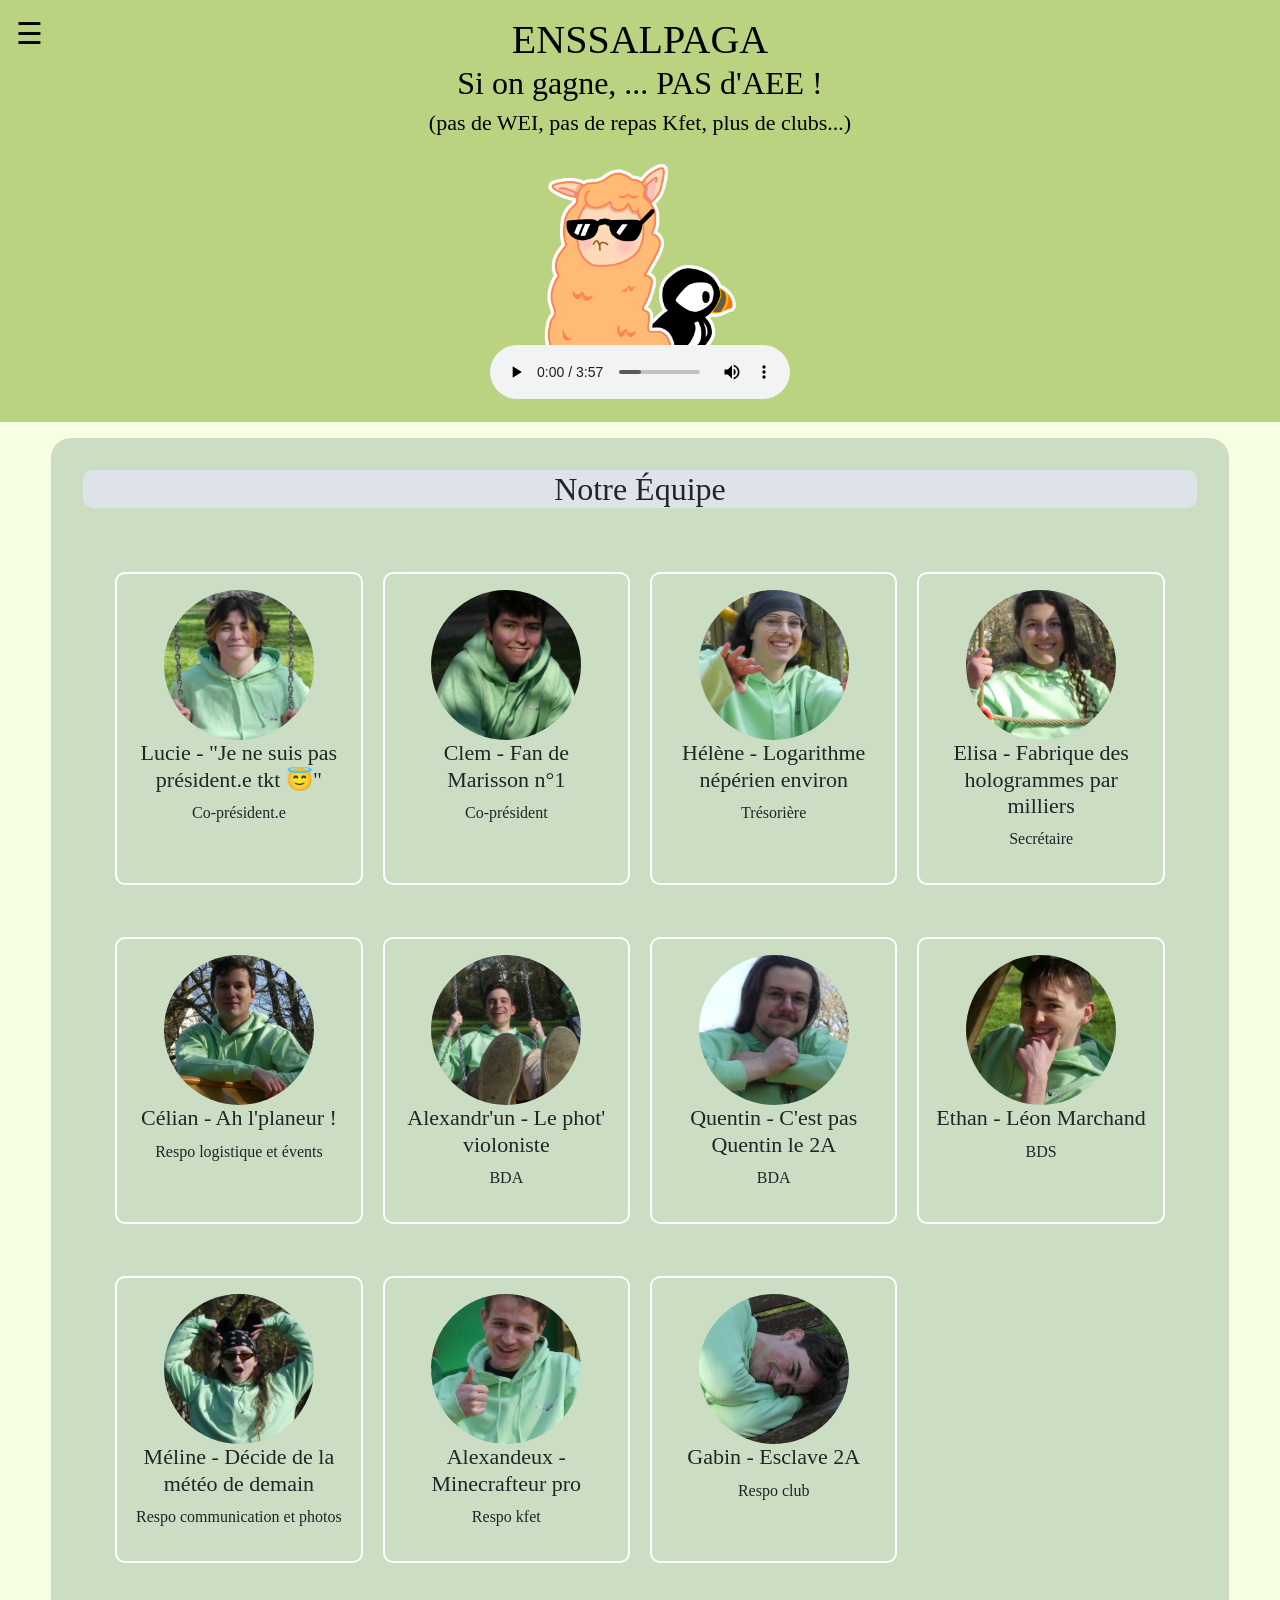
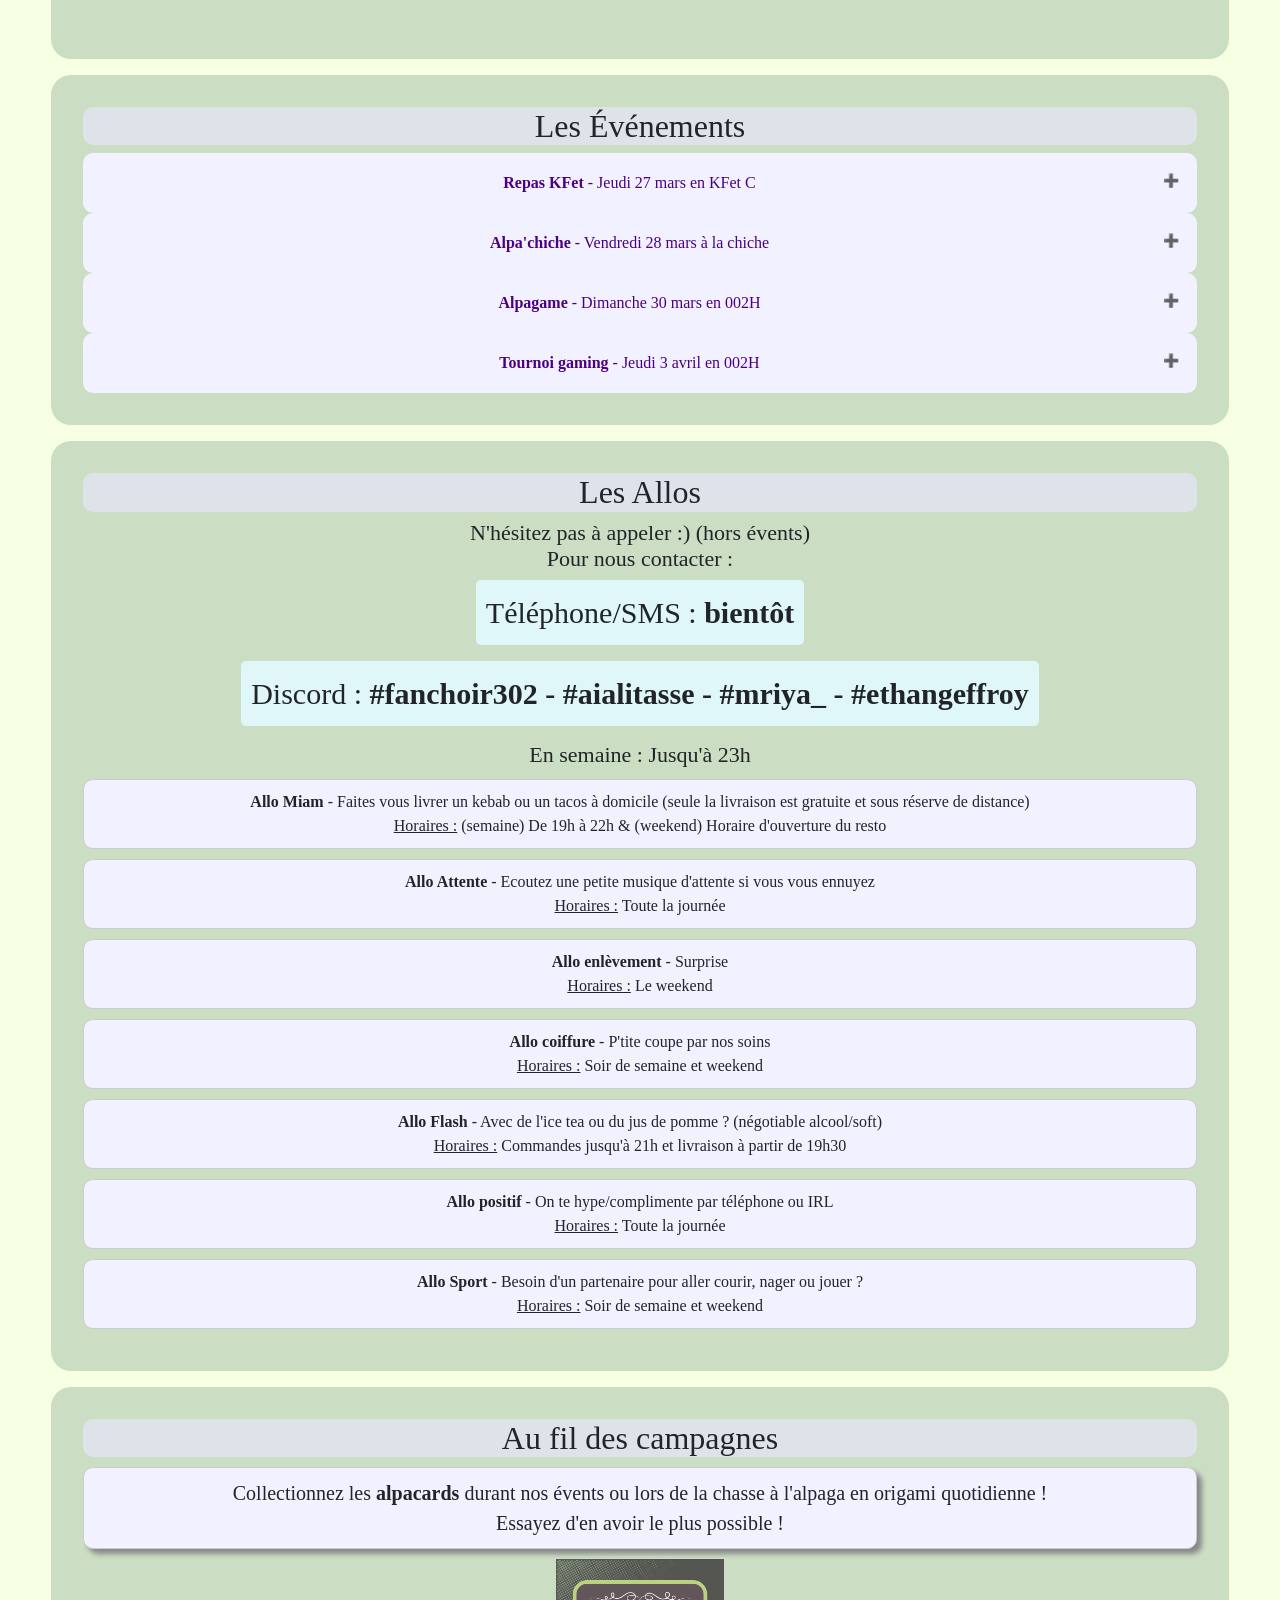
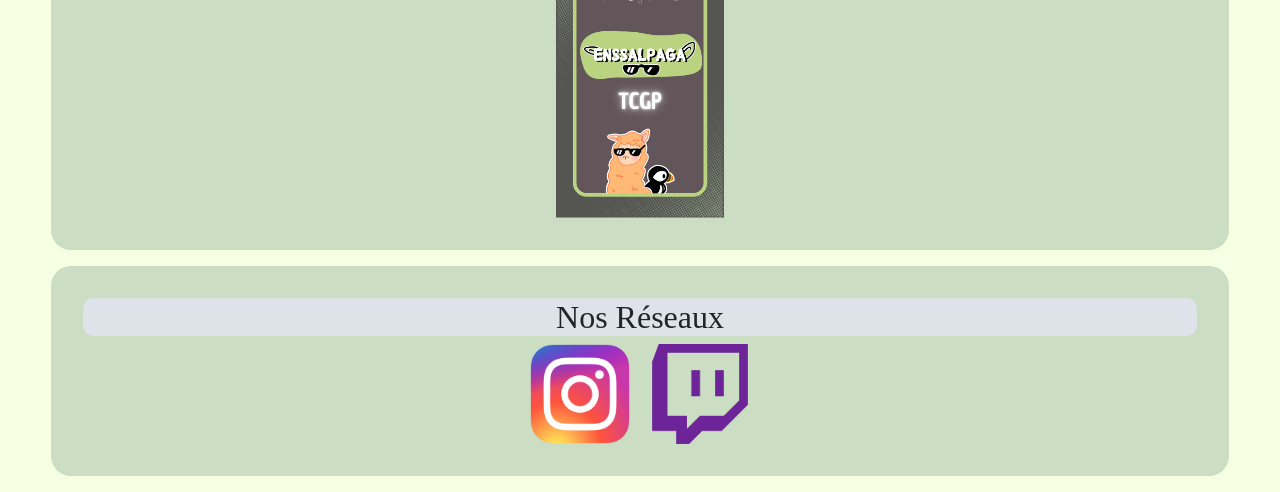
==== index.html @ 69a6be16 "Update index.html réparation description chiche" ====
<!DOCTYPE html>
<html lang="en">
<head>
    <meta charset="UTF-8">
    <meta name="viewport" content="width=device-width, initial-scale=1.0">
    <title>Agenssat</title>
    <link rel="stylesheet" href="style.css">
    <link href="https://cdn.jsdelivr.net/npm/bootstrap@5.3.3/dist/css/bootstrap.min.css" rel="stylesheet" integrity="sha384-QWTKZyjpPEjISv5WaRU9OFeRpok6YctnYmDr5pNlyT2bRjXh0JMhjY6hW+ALEwIH" crossorigin="anonymous">
    <script src="https://cdn.jsdelivr.net/npm/bootstrap@5.3.3/dist/js/bootstrap.bundle.min.js" integrity="sha384-YvpcrYf0tY3lHB60NNkmXc5s9fDVZLESaAA55NDzOxhy9GkcIdslK1eN7N6jIeHz" crossorigin="anonymous"></script>
</head>
<body>

    <header>
        <h1>ENSSALPAGA</h1>
        <h2>Si on gagne, ... PAS d'AEE !</h2>
        <h3>(pas de WEI, pas de repas Kfet, plus de clubs...)</h3>
        <img src="images/logo.png" alt="Logo" class="logo" style="width: 200px; height: auto;"> <br>
        <audio controls src="audio/takemeout.mp3" loop autoplay></audio>


        <button class="burger-menu" onclick="toggleSidebar()">☰</button>
            <div id="mySidebar" class="sidebar">
                <a href="#team"><img src="images/team.png" alt="team" class="icon"><span class="icon-text"></span>team</a>
                <a href="#events"><img src="images/events.png" alt="events" class="icon"><span class="icon-text"></span>events</a>
                <a href="#offer"><img src="images/allo.png" alt="allos" class="icon"><span class="icon-text"></span>allos</a>
                <a href="#card"><img src="images/card.png" alt="card" class="icon"><span class="icon-text"></span>alpacards</a>
                <a href="#contact"><img src="images/social-media.png" alt="réseaux" class="icon"><span class="icon-text"></span>réseaux</a>
            </div>
    </header>

    <section id="team">
    <h2> Notre Équipe </h2>
    <grille id="team" class="team-grid">
        <div class="team-member">
            <img src="images/imagesportrait/lucie.JPG" alt="Member 1">
            <h3>Lucie - "Je ne suis pas président.e tkt 😇"</h3>
            <p>Co-président.e</p>
        </div>
        <div class="team-member">
            <img src="images/imagesportrait/clem.JPG" alt="Member 2">
            <h3>Clem - Fan de Marisson n°1</h3>
            <p>Co-président</p>
        </div>
        <div class="team-member">
            <img src="images/imagesportrait/helene.JPG" alt="Member 3">
            <h3>Hélène - Logarithme népérien environ</h3>
            <p>Trésorière</p>
        </div>
        <div class="team-member">
            <img src="images/imagesportrait/elisa.JPG" alt="Member 4">
            <h3>Elisa - Fabrique des hologrammes par milliers</h3>   
            <p>Secrétaire</p>
        </div>
        <div class="team-member">
            <img src="images/imagesportrait/celian.JPG" alt="Member 5">
            <h3>Célian - Ah l'planeur !</h3>
            <p>Respo logistique et évents</p>
        </div>
        <div class="team-member">
            <img src="images/imagesportrait/alexm.JPG" alt="Member 6">
            <h3>Alexandr'un - Le phot' violoniste</h3>
            <p>BDA</p>
        </div>
        <div class="team-member">
            <img src="images/imagesportrait/quentin.JPG" alt="Member 7">
            <h3>Quentin - C'est pas Quentin le 2A</h3>
            <p>BDA</p>
        </div>
        <div class="team-member">
            <img src="images/imagesportrait/ethan.JPG" alt="Member 8">
            <h3>Ethan - Léon Marchand</h3>
            <p>BDS</p>
        </div>
        <div class="team-member">
            <img src="images/imagesportrait/meline.JPG" alt="Member 9">
            <h3>Méline - Décide de la météo de demain</h3>
            <p>Respo communication et photos</p>
        </div>
        <div class="team-member">
            <img src="images/imagesportrait/alext.JPG" alt="Member 10">
            <h3>Alexandeux - Minecrafteur pro</h3>
            <p>Respo kfet</p>
        </div>
        <div class="team-member">
            <img src="images/imagesportrait/gabin.JPG" alt="Member 11">
            <h3>Gabin - Esclave 2A</h3>
            <p>Respo club</p>
        </div>
    </grille>
    </section>

    <section id="events">
        <h2>Les Événements</h2>

        <button class="accordion"><b>Repas KFet</b> - Jeudi 27 mars en KFet C</button>
        <div class="panel">
          <p>Venez passer une super soirée à ce repas KFet ! <br>
            Au programme : des galettes et des crêpes, suivies d’un cache-cache géant pour digérer tout ça en s’amusant. <br>
            Bonne ambiance et bonne dose de fun ! On vous attend ! 🎉🥞🔦</p>
        </div>
        
        <button class="accordion"><b>Alpa'chiche</b> - Vendredi 28 mars à la chiche</button>
        <div class="panel">
            C'est LA chiche à ne pas manquer ! 🔥<br>
          <p>Informations : <br>
            - Inscription obligatoire<br>
            - Une soirée qui s’annonce épique, alors prépare-toi ! 🎉
          </p>
        </div>
        
        <button class="accordion"><b>Alpagame</b> - Dimanche 30 mars en 002H</button>
        <div class="panel">
            🔴🟢 Relevez le défi et affrontez les autres dans un tournoi d’épreuves impitoyables ! Seul(e) le meilleur pourra décrocher la victoire… et la récompense qui l’attend. 🏆 <br>
          <p>Informations :<br>
            - Inscription obligatoire (places limitées) <br>
            - Alors, prêt.e à jouer ? 😈
          </p>
        </div>

        <button class="accordion"><b>Tournoi gaming</b> - Jeudi 3 avril en 002H</button>
        <div class="panel">
            🎮🔥 Venez tester vos skills lors d'une après-midi tournoi gaming ! Affrontez d’autres joueurs et tentez de décrocher la victoire… Une récompense attend le gagnant de chaque tournoi ! 🏆
            <p>Informations :<br>
            - Tournoi LoL : Inscription obligatoire<br>
            - Autres jeux : répondez au sondage pour qu’on s’organise au mieux !
          </p>
          Prêt à montrer qui est le boss ? 👊🎮
        </div>
    </section>
    

    <section id="offer">
        <h2>Les Allos</h2>
        <h3>N'hésitez pas à appeler :) (hors évents) <br>
            Pour nous contacter : <br></h3>
        <p id="tel">Téléphone/SMS : <b>bientôt</b></p>
        <p id="tel">Discord : <b>#fanchoir302 - #aialitasse - #mriya_ - #ethangeffroy</b></p> <br>
        <h3>En semaine : Jusqu'à 23h</h3>

        <div class="allo"><b>Allo Miam</b> - Faites vous livrer un kebab ou un tacos à domicile (seule la livraison est gratuite et sous réserve de distance)<br>
        <ins>Horaires :</ins> (semaine) De 19h à 22h & (weekend) Horaire d'ouverture du resto</div>

        <div class="allo"><b>Allo Attente</b> - Ecoutez une petite musique d'attente si vous vous ennuyez<br>
            <ins>Horaires :</ins> Toute la journée </div>

        <div class="allo"><b>Allo enlèvement</b> - Surprise<br>
            <ins>Horaires :</ins> Le weekend</div>

        <div class="allo"><b>Allo coiffure</b> - P'tite coupe par nos soins<br>
            <ins>Horaires :</ins> Soir de semaine et weekend</div>

        <div class="allo"><b>Allo Flash</b> - Avec de l'ice tea ou du jus de pomme ? (négotiable alcool/soft)<br>
            <ins>Horaires :</ins> Commandes jusqu'à 21h et livraison à partir de 19h30</div>

        <div class="allo"><b>Allo positif</b> - On te hype/complimente par téléphone ou IRL<br>
            <ins>Horaires :</ins> Toute la journée</div>

        <div class="allo"><b>Allo Sport</b> - Besoin d'un partenaire pour aller courir, nager ou jouer ?<br>
            <ins>Horaires :</ins> Soir de semaine et weekend</div>
        </section>


    <section id="card">
        <h2>Au fil des campagnes</h2>
            <div>Collectionnez les <b>alpacards</b> durant nos évents ou lors de la chasse à l'alpaga en origami quotidienne !<br>
                Essayez d'en avoir le plus possible !
            </div>
            <img src="images/alpacard.png" alt="alpacard" style="display: block; margin: 0 auto; width: 15%; height: auto;">
    </section>

    <section id="contact">
        <h2>Nos Réseaux</h2>
            <div id="logoplacement">
                <a href="https://www.instagram.com/enssalpaga/"><img src="images/logo_insta.png"/></a>  
                <a href="https://www.twitch.tv/enssalpaga"><img src="images/logo_twitch.png"/></a>
            </div>
    </section>

</body>

<script src="script.js"></script>

</html>
---- style.css ----
@font-face {
    font-family: 'brat';
    src: url('fonts/brat.ttf');
}

body {
    font-family: Georgia, serif !important;
    margin-left: 0;
    padding: 0;
    box-sizing: border-box;
    background-color: #f7ffe3 !important;
}


header {
    background-color: #bad381;
    background-position-y: 30%;
    color: rgb(0, 0, 0);
    padding: 1em 0;
    text-align: center;
}

header h1 {
    margin: 0;
}

section {
    padding: 2em;
    margin: 1em 0;
    margin-left: 4%;
    margin-right: 4%;
    box-sizing: border-box; /* Assure que padding et border ne dépassent pas la largeur */
    background-color: #cbddc2;
    border-radius: 20px;
}

#offer {
    text-align: center;
}

#tel {
    font-size: 30px;
    background-color: #e0f7fa; /* Light cyan background */
    padding: 10px;
    border-radius: 5px;
    display: inline-block; /* Ensure background adapts to text length */
}

#card div  {
    padding: 10px;
    margin: 10px 0;
    border: 1px solid #ccc;
    background-color: #f1f1ff;
    text-align: center;
    border-radius: 10px;
    box-shadow: 5px 5px 5px #888888;
    font-size: 20px;
}

section h2 {
    background-color: rgba(230, 230, 250, 0.7); /* Couleur blanche avec opacité */
    text-align: center;
    border-radius: 10px;
}


grille {
    padding: 2em;
    margin: 1em 0;
    margin-left: 0;
}

h3 {
    font-size: 22px !important;
}

.allo {
    padding: 10px;
    margin: 10px 0;
    border: 1px solid #ccc;
    background-color: #f1f1ff;
    text-align: center;
    border-radius: 10px;
}


.team-member, .event {
    border: 2px solid white;
    padding: 1em;
    margin: 1em 0;
    text-align: center;
    border-radius: 10px;
}

/* .team-member img { 
     max-width: 100px; 
     border-radius: 50%; 
} */

.team-member img {
    width: 150px;  /* Ajuste la largeur selon tes besoins */
    height: 150px; /* Ajuste la hauteur */
    object-fit: cover; /* Coupe l'image pour remplir la boîte */
    /* clip-path: circle(40% at center); */
    border-radius: 50%; /* Optionnel : arrondit les bords */
}




.team-grid {
    display: grid;
    grid-template-columns: repeat(auto-fit, minmax(200px, 1fr));
    gap: 20px;
}

/*alignement de everybody*/
.team-member, #team h2, #events h2, #offer h2, #contact h2, #contact p, #contact img {
    text-align: center;
}


/*placement des ptits logos réseaux*/
#logoplacement {
    display: flex;
    justify-content: center;
    align-items: center; 
    gap: 20px; /*séparation entre logos*/
    flex-wrap: wrap;
}

#logoplacement img {
    /*margin: 15px;*/ /*espacement autour de chaque logo /2 à sa box*/
    width: 100px; 
    height: auto;
}


/*pour l'accordeon*/

 /* Style the buttons that are used to open and close the accordion panel */
 .accordion {
    background-color: #f1f1ff;
    color: #4b0082;
    cursor: pointer;
    padding: 18px;
    width: 100%;
    text-align: left;
    border: none;
    outline: none;
    transition: 0.4s;
    text-align: center;
    border-radius: 10px;
  }
  
  /* Add a background color to the button if it is clicked on (add the .active class with JS), and when you move the mouse over it (hover) */
  .active, .accordion:hover {
    background-color: #dda0dd;
  }
  
  /* Style the accordion panel. Note: hidden by default */
  .panel {
    padding: 0 18px;
    background-color: white;
    max-height: 0;
    overflow: hidden;
    transition: max-height 0.2s ease-out;
    border-radius: 10px;
  }

  .accordion:after {
    content: '\02795'; /* Unicode character for "plus" sign (+) */
    font-size: 13px;
    color: #777;
    float: right;
    margin-left: 5px;
  }
  
  .active:after {
    content: "\2796"; /* Unicode character for "minus" sign (-) */
  }

/*Pour la sidebar*/


.burger-menu {
    font-size: 30px;
    background: none;
    border: none;
    cursor: pointer;
    position: fixed;
    top: 10px;
    left: 10px;
    z-index: 2;
}

.sidebar {
    height: 100%;
    width: 0;
    position: fixed;
    top: 0;
    left: 0;
    background-color: #8ACE00;
    overflow-x: hidden;
    transition: 0.5s;
    padding-top: 60px;
}

.sidebar a {
    padding: 8px;
    text-decoration: none;
    font-size: 25px;
    color: #000000;
    display: block;
    transition: 0.3s;
    font-family: 'brat';
}

.sidebar .icon {
    width: 24px; /* Adjust the size as needed */
    height: 24px; /* Adjust the size as needed */
    vertical-align: middle; /* Aligns the icon vertically in the middle */
    margin-right: 10px; /* Adds some space between the icon and the text */
}
/* On smaller screens, where height is less than 450px, change the style of the sidenav (less padding and a smaller font size) */

@media screen and (max-height: 450px) {
    .sidebar {
        padding-top: 15px;
    }
    .sidebar a {
        font-size: 18px;
    }
    section {
        margin: 1em 5%;
        padding: 1em;
    }
    .team-grid {
        grid-template-columns: repeat(auto-fit, minmax(120px, 1fr));
    }
    #logoplacement img {
        width: 60px;
    }
}

/*fin sidebar*/
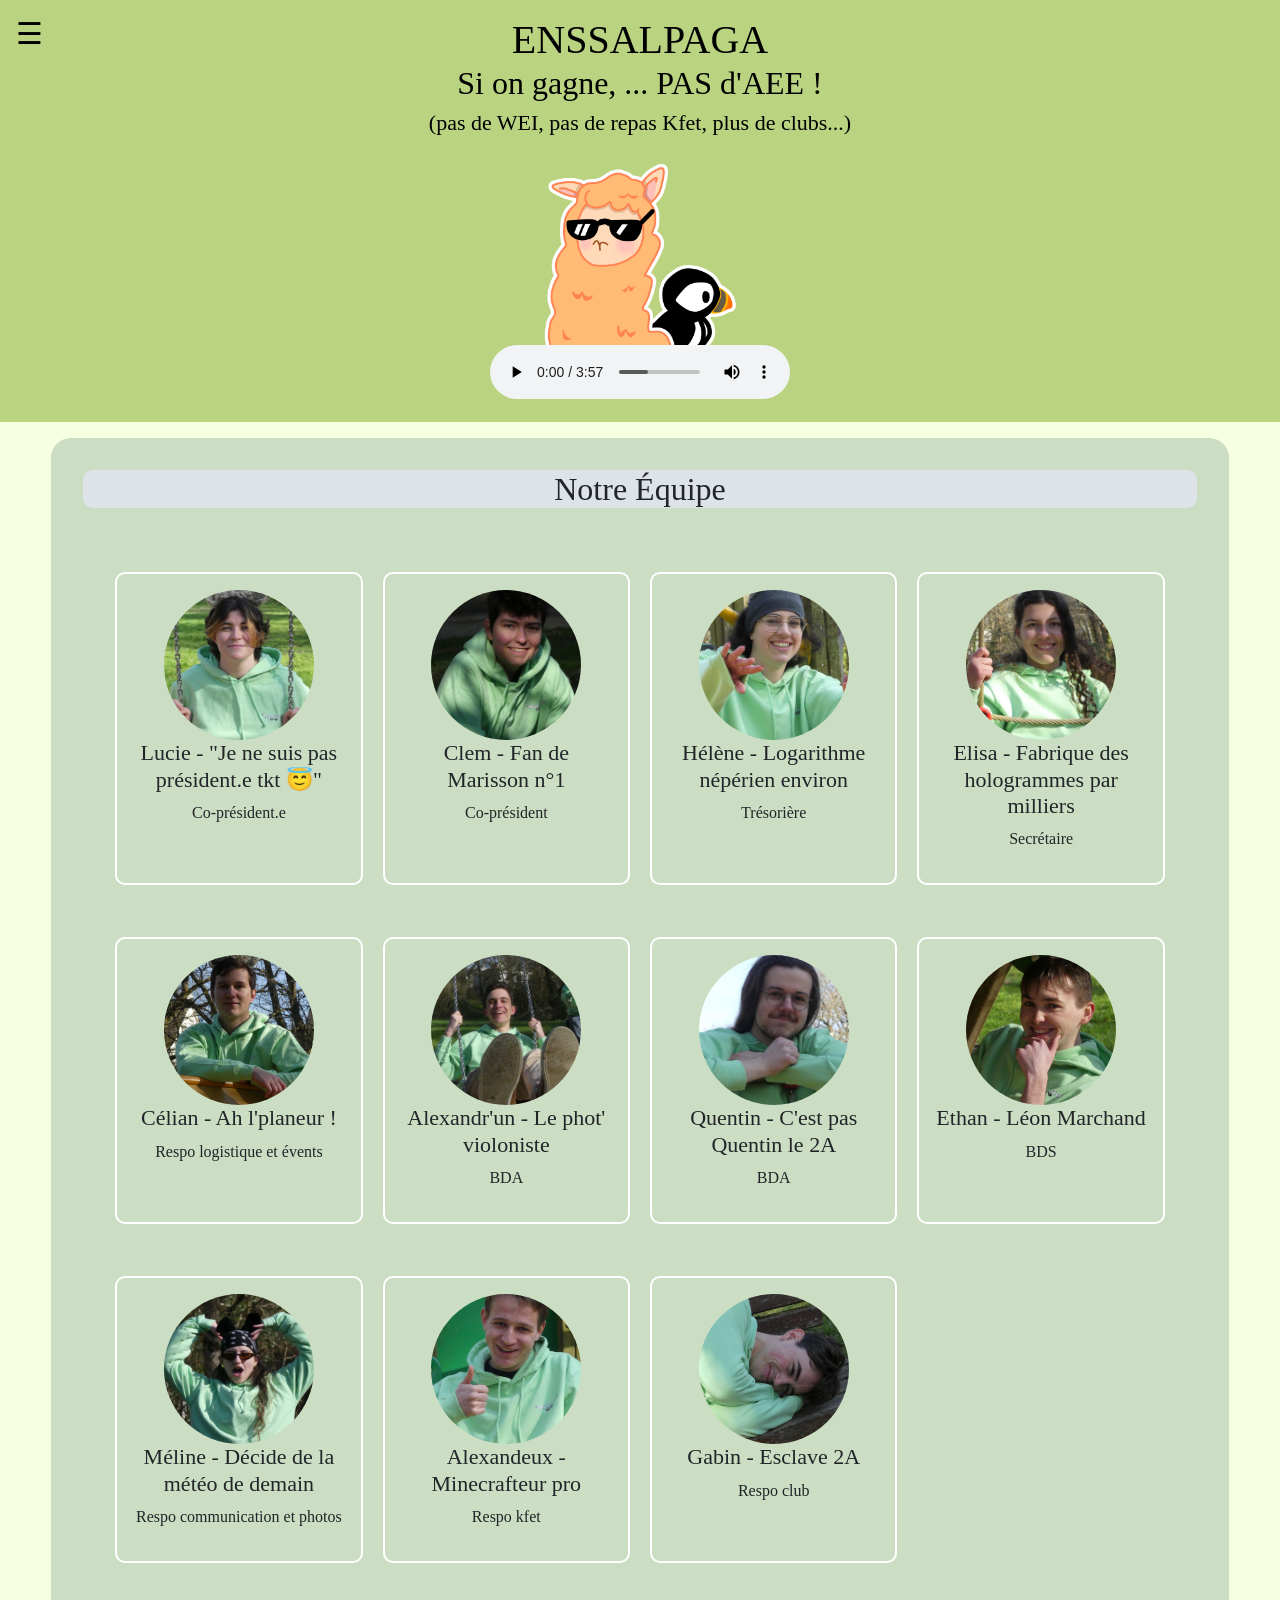
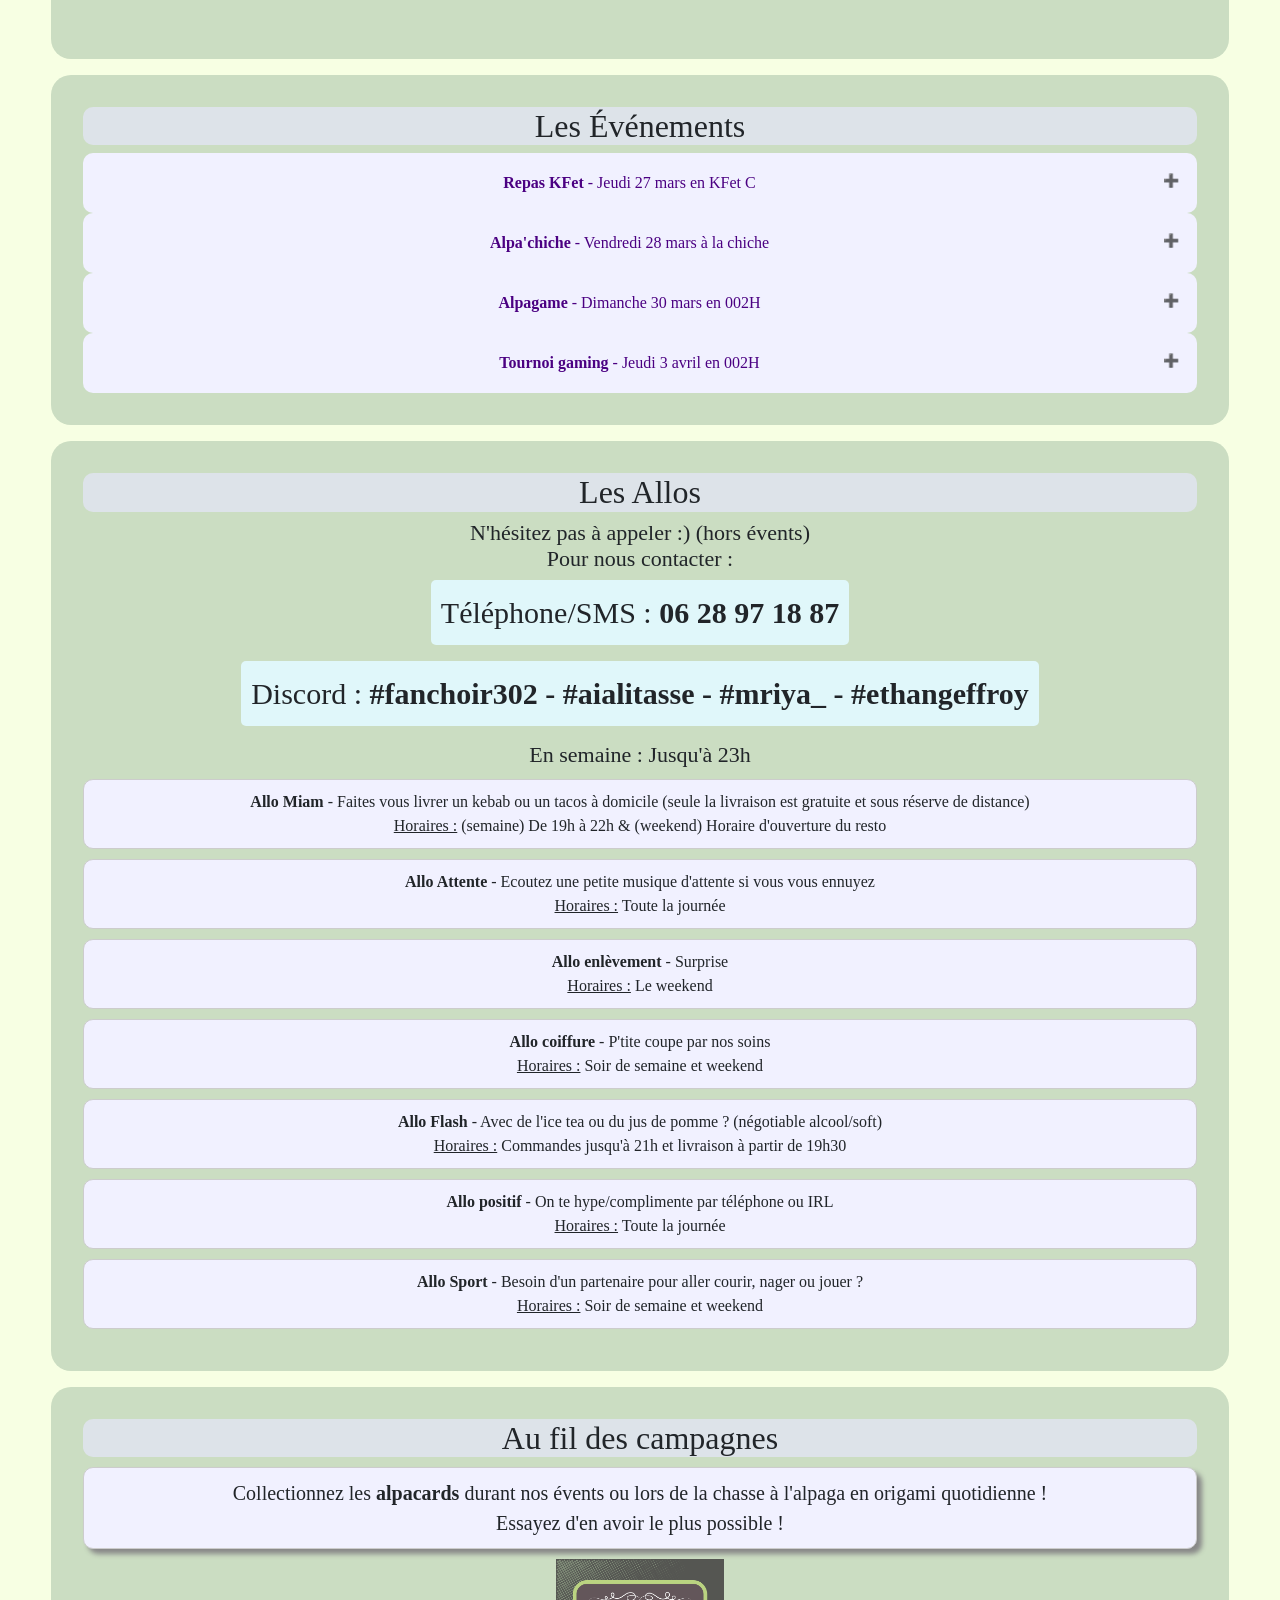
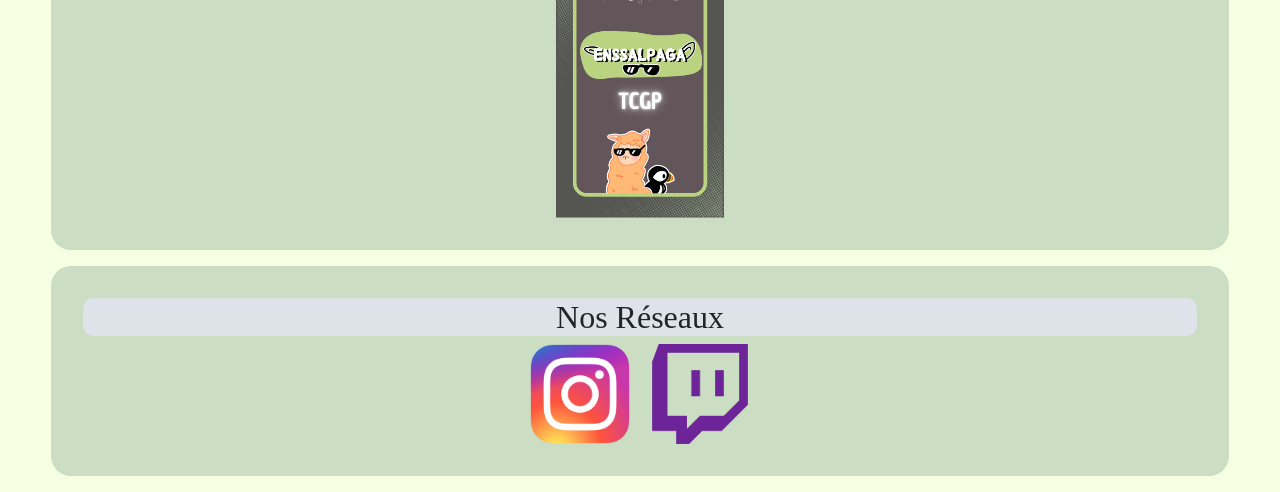
==== commit 416aaf35: "tel" ====
--- a/index.html
+++ b/index.html
@@ -133,7 +133,7 @@
         <h2>Les Allos</h2>
         <h3>N'hésitez pas à appeler :) (hors évents) <br>
             Pour nous contacter : <br></h3>
-        <p id="tel">Téléphone/SMS : <b>bientôt</b></p>
+        <p id="tel">Téléphone/SMS : <b>06 28 97 18 87</b></p>
         <p id="tel">Discord : <b>#fanchoir302 - #aialitasse - #mriya_ - #ethangeffroy</b></p> <br>
         <h3>En semaine : Jusqu'à 23h</h3>
 
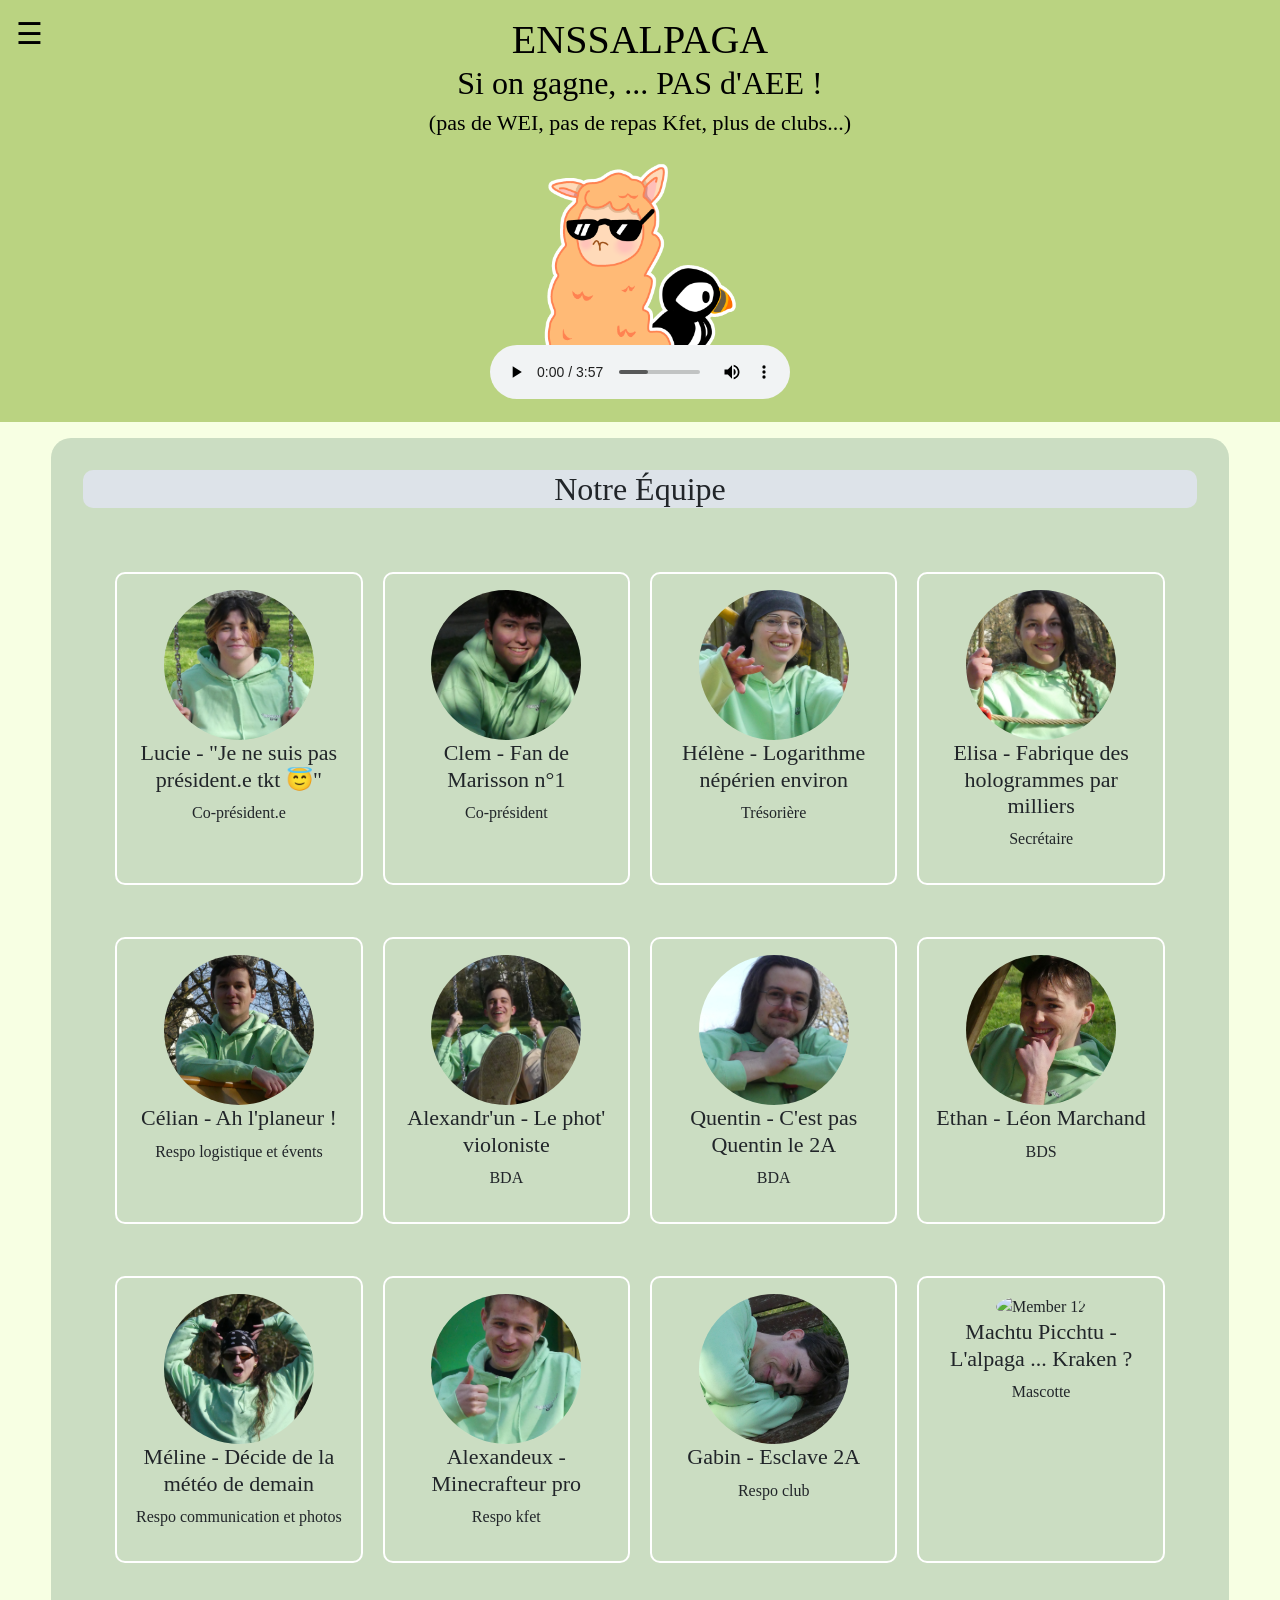
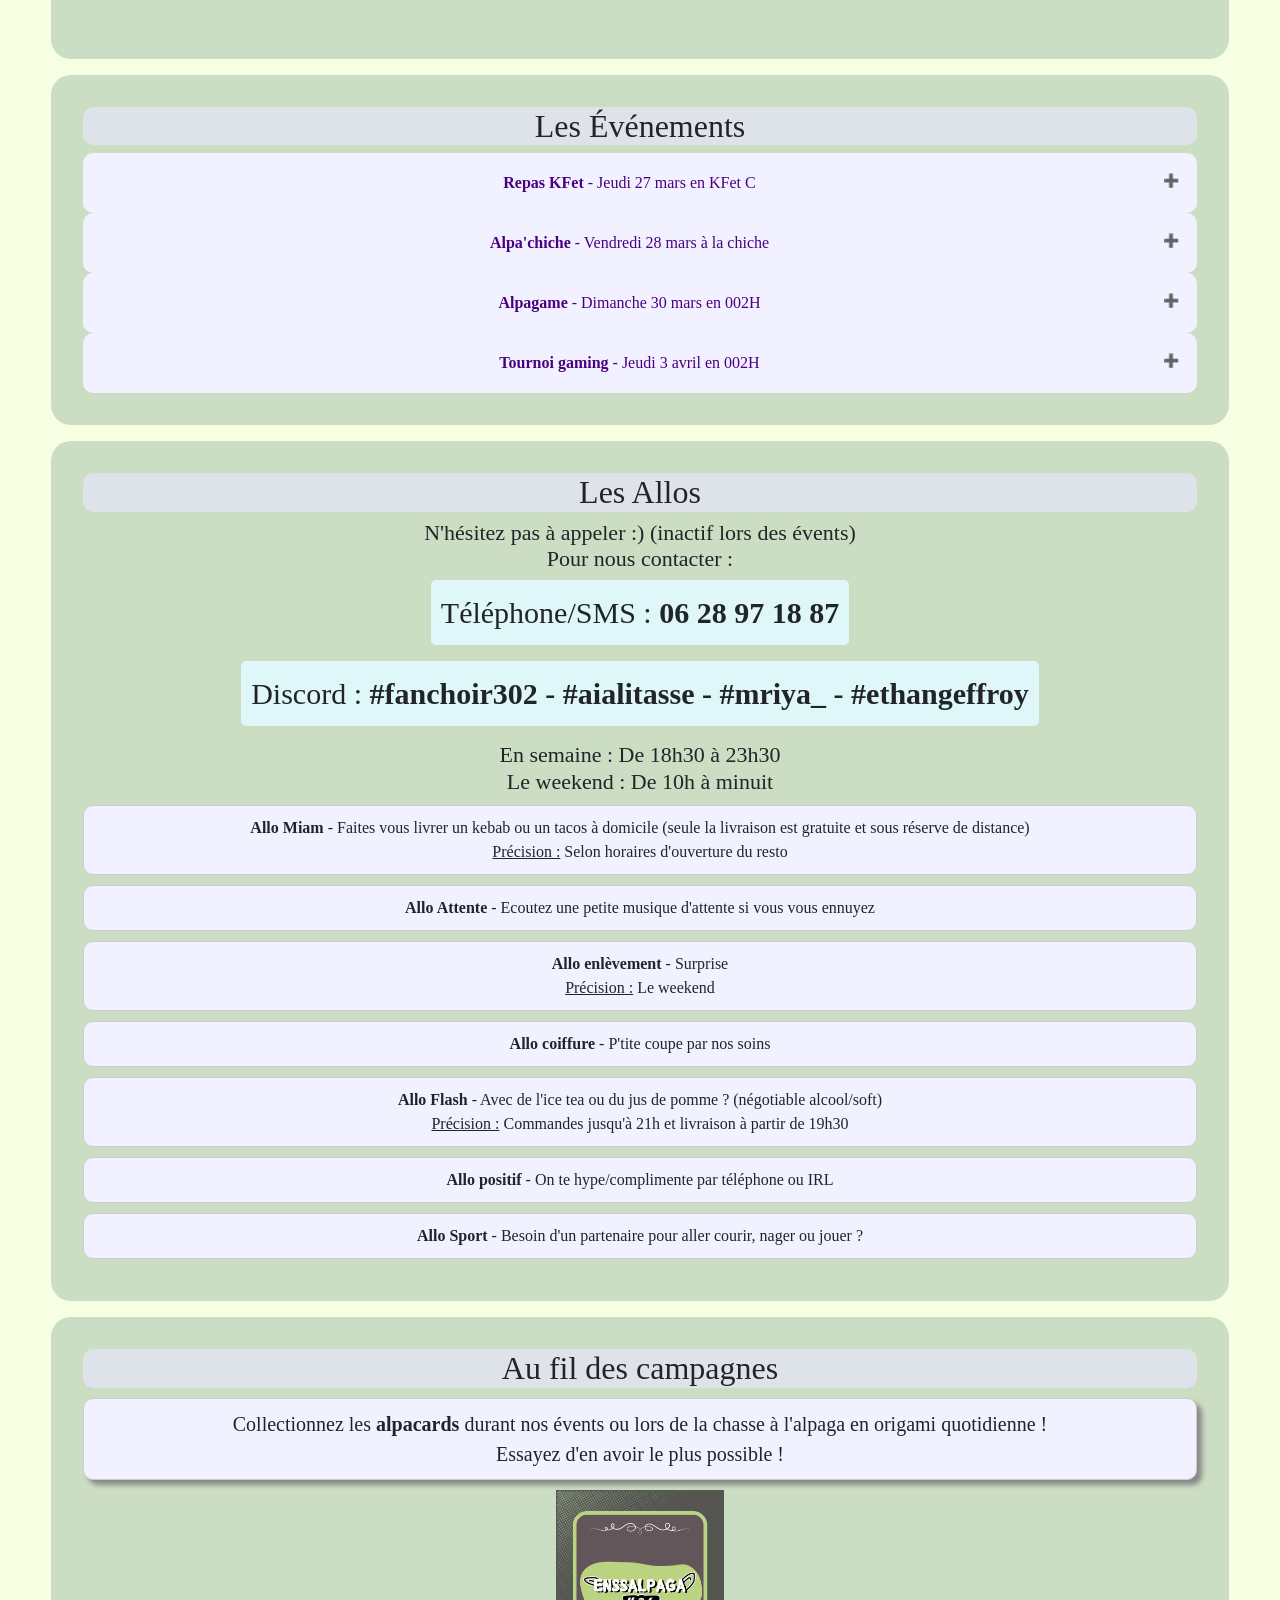
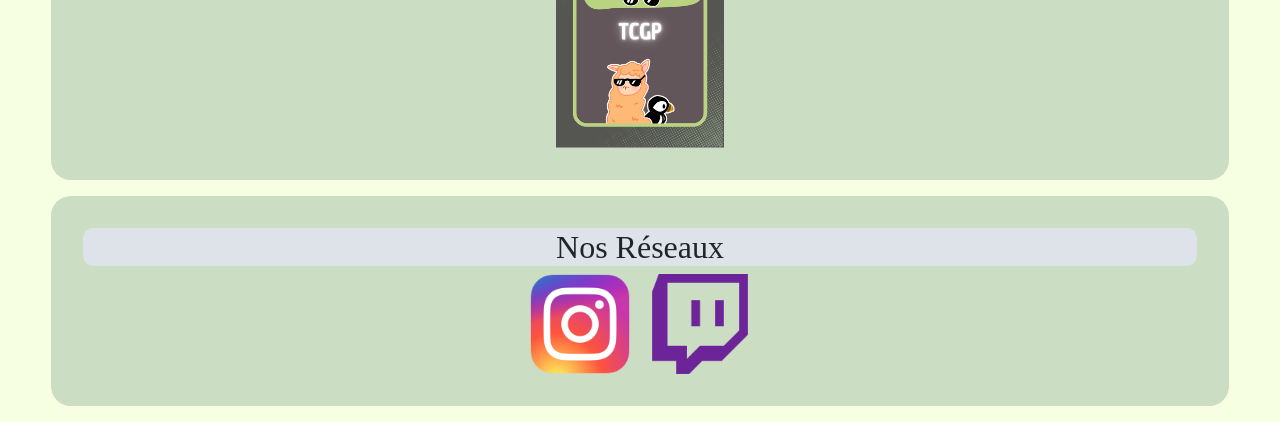
==== commit 7f42eadc: "update" ====
--- a/index.html
+++ b/index.html
@@ -3,7 +3,7 @@
 <head>
     <meta charset="UTF-8">
     <meta name="viewport" content="width=device-width, initial-scale=1.0">
-    <title>Agenssat</title>
+    <title>ENSSALPAGA</title>
     <link rel="stylesheet" href="style.css">
     <link href="https://cdn.jsdelivr.net/npm/bootstrap@5.3.3/dist/css/bootstrap.min.css" rel="stylesheet" integrity="sha384-QWTKZyjpPEjISv5WaRU9OFeRpok6YctnYmDr5pNlyT2bRjXh0JMhjY6hW+ALEwIH" crossorigin="anonymous">
     <script src="https://cdn.jsdelivr.net/npm/bootstrap@5.3.3/dist/js/bootstrap.bundle.min.js" integrity="sha384-YvpcrYf0tY3lHB60NNkmXc5s9fDVZLESaAA55NDzOxhy9GkcIdslK1eN7N6jIeHz" crossorigin="anonymous"></script>
@@ -86,6 +86,11 @@
             <h3>Gabin - Esclave 2A</h3>
             <p>Respo club</p>
         </div>
+        <div class="team-member">
+            <img src="images/imagesportrait/matchu.PNG" alt="Member 12">
+            <h3>Machtu Picchtu - L'alpaga ... Kraken ?</h3>
+            <p>Mascotte</p>
+        </div>
     </grille>
     </section>
 
@@ -110,7 +115,7 @@
         
         <button class="accordion"><b>Alpagame</b> - Dimanche 30 mars en 002H</button>
         <div class="panel">
-            🔴🟢 Relevez le défi et affrontez les autres dans un tournoi d’épreuves impitoyables ! Seul(e) le meilleur pourra décrocher la victoire… et la récompense qui l’attend. 🏆 <br>
+            🔴🟢 Relevez le défi et affrontez les autres dans un tournoi d’épreuves impitoyables ! Seul.e le meilleur pourra décrocher la victoire… et la récompense qui l’attend. 🏆 <br>
           <p>Informations :<br>
             - Inscription obligatoire (places limitées) <br>
             - Alors, prêt.e à jouer ? 😈
@@ -131,32 +136,29 @@
 
     <section id="offer">
         <h2>Les Allos</h2>
-        <h3>N'hésitez pas à appeler :) (hors évents) <br>
+        <h3>N'hésitez pas à appeler :) (inactif lors des évents) <br>
             Pour nous contacter : <br></h3>
         <p id="tel">Téléphone/SMS : <b>06 28 97 18 87</b></p>
         <p id="tel">Discord : <b>#fanchoir302 - #aialitasse - #mriya_ - #ethangeffroy</b></p> <br>
-        <h3>En semaine : Jusqu'à 23h</h3>
+        <h3>En semaine : De 18h30 à 23h30 <br>
+        Le weekend : De 10h à minuit</h3>
 
         <div class="allo"><b>Allo Miam</b> - Faites vous livrer un kebab ou un tacos à domicile (seule la livraison est gratuite et sous réserve de distance)<br>
-        <ins>Horaires :</ins> (semaine) De 19h à 22h & (weekend) Horaire d'ouverture du resto</div>
+        <ins>Précision :</ins> Selon horaires d'ouverture du resto</div>
 
-        <div class="allo"><b>Allo Attente</b> - Ecoutez une petite musique d'attente si vous vous ennuyez<br>
-            <ins>Horaires :</ins> Toute la journée </div>
+        <div class="allo"><b>Allo Attente</b> - Ecoutez une petite musique d'attente si vous vous ennuyez<br></div>
 
         <div class="allo"><b>Allo enlèvement</b> - Surprise<br>
-            <ins>Horaires :</ins> Le weekend</div>
+            <ins>Précision :</ins> Le weekend</div>
 
-        <div class="allo"><b>Allo coiffure</b> - P'tite coupe par nos soins<br>
-            <ins>Horaires :</ins> Soir de semaine et weekend</div>
+        <div class="allo"><b>Allo coiffure</b> - P'tite coupe par nos soins<br></div>
 
         <div class="allo"><b>Allo Flash</b> - Avec de l'ice tea ou du jus de pomme ? (négotiable alcool/soft)<br>
-            <ins>Horaires :</ins> Commandes jusqu'à 21h et livraison à partir de 19h30</div>
+            <ins>Précision :</ins> Commandes jusqu'à 21h et livraison à partir de 19h30</div>
 
-        <div class="allo"><b>Allo positif</b> - On te hype/complimente par téléphone ou IRL<br>
-            <ins>Horaires :</ins> Toute la journée</div>
+        <div class="allo"><b>Allo positif</b> - On te hype/complimente par téléphone ou IRL<br></div>
 
         <div class="allo"><b>Allo Sport</b> - Besoin d'un partenaire pour aller courir, nager ou jouer ?<br>
-            <ins>Horaires :</ins> Soir de semaine et weekend</div>
         </section>
 
 
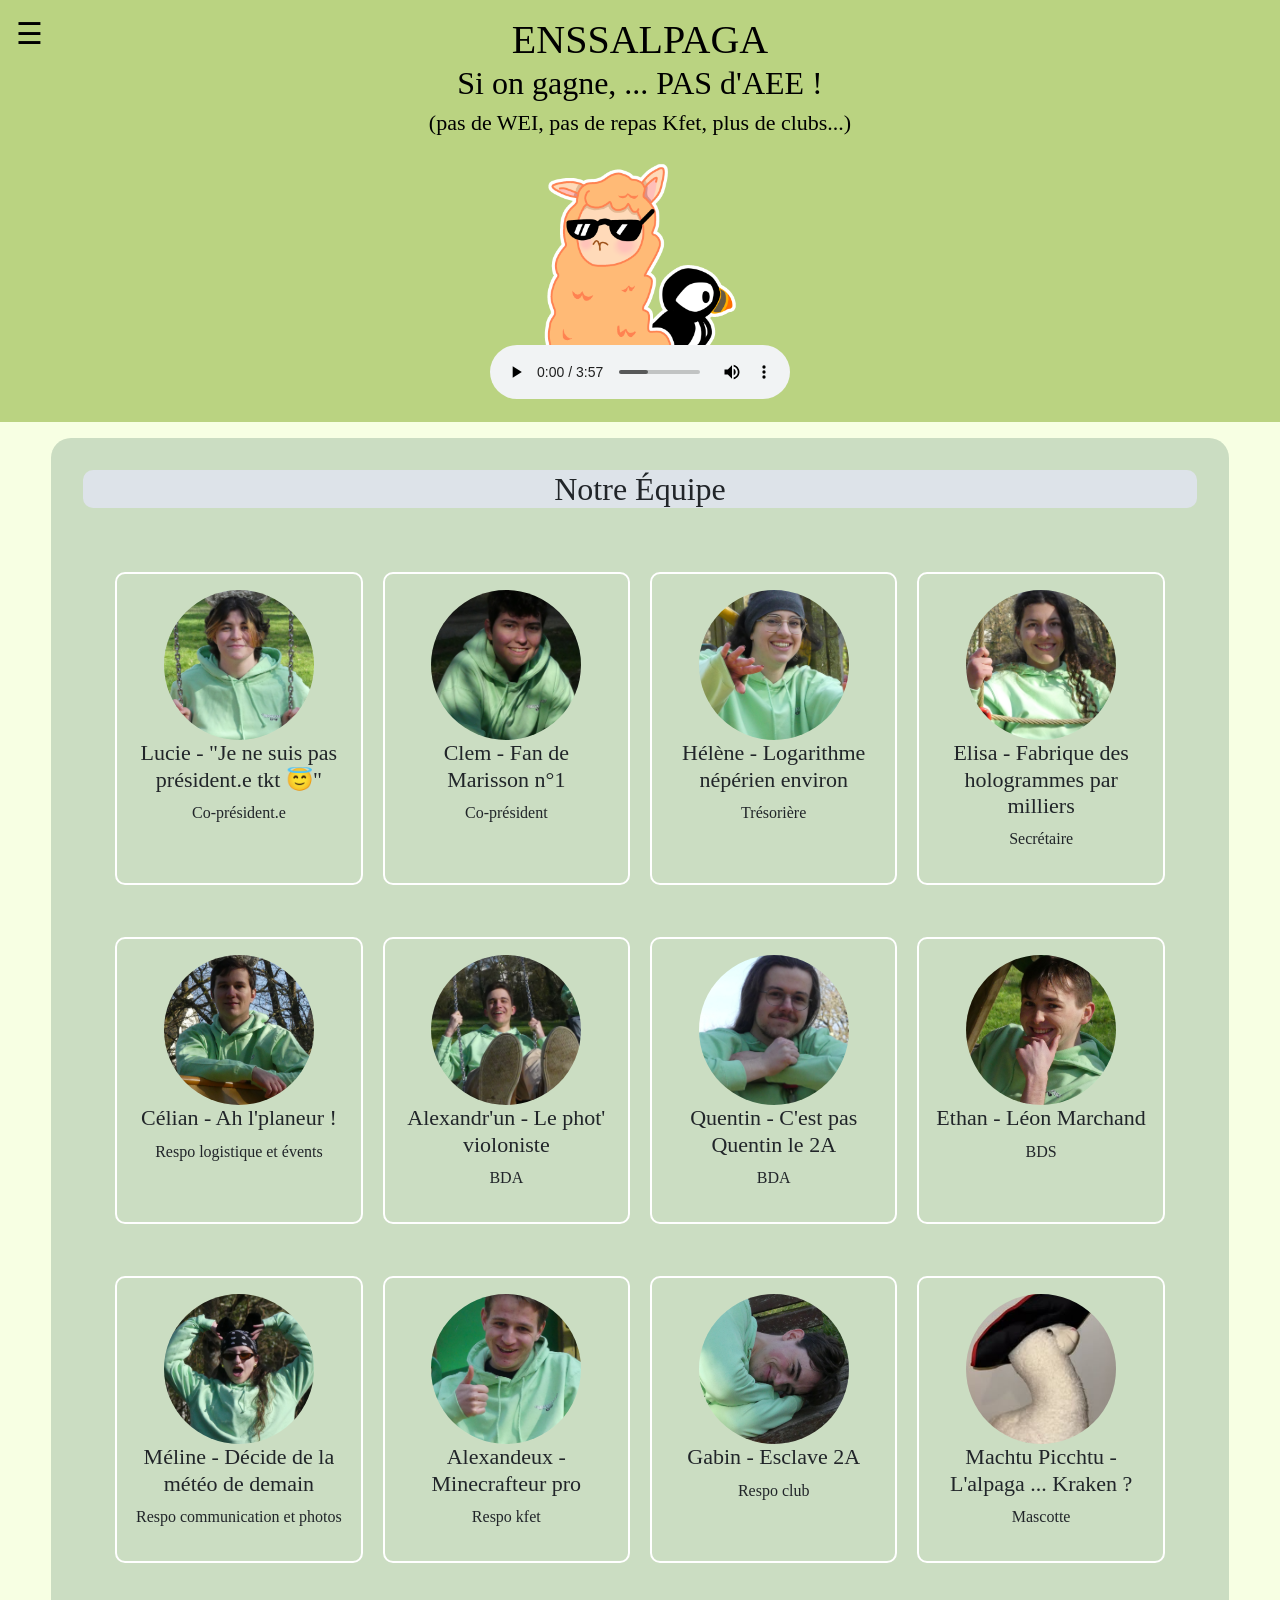
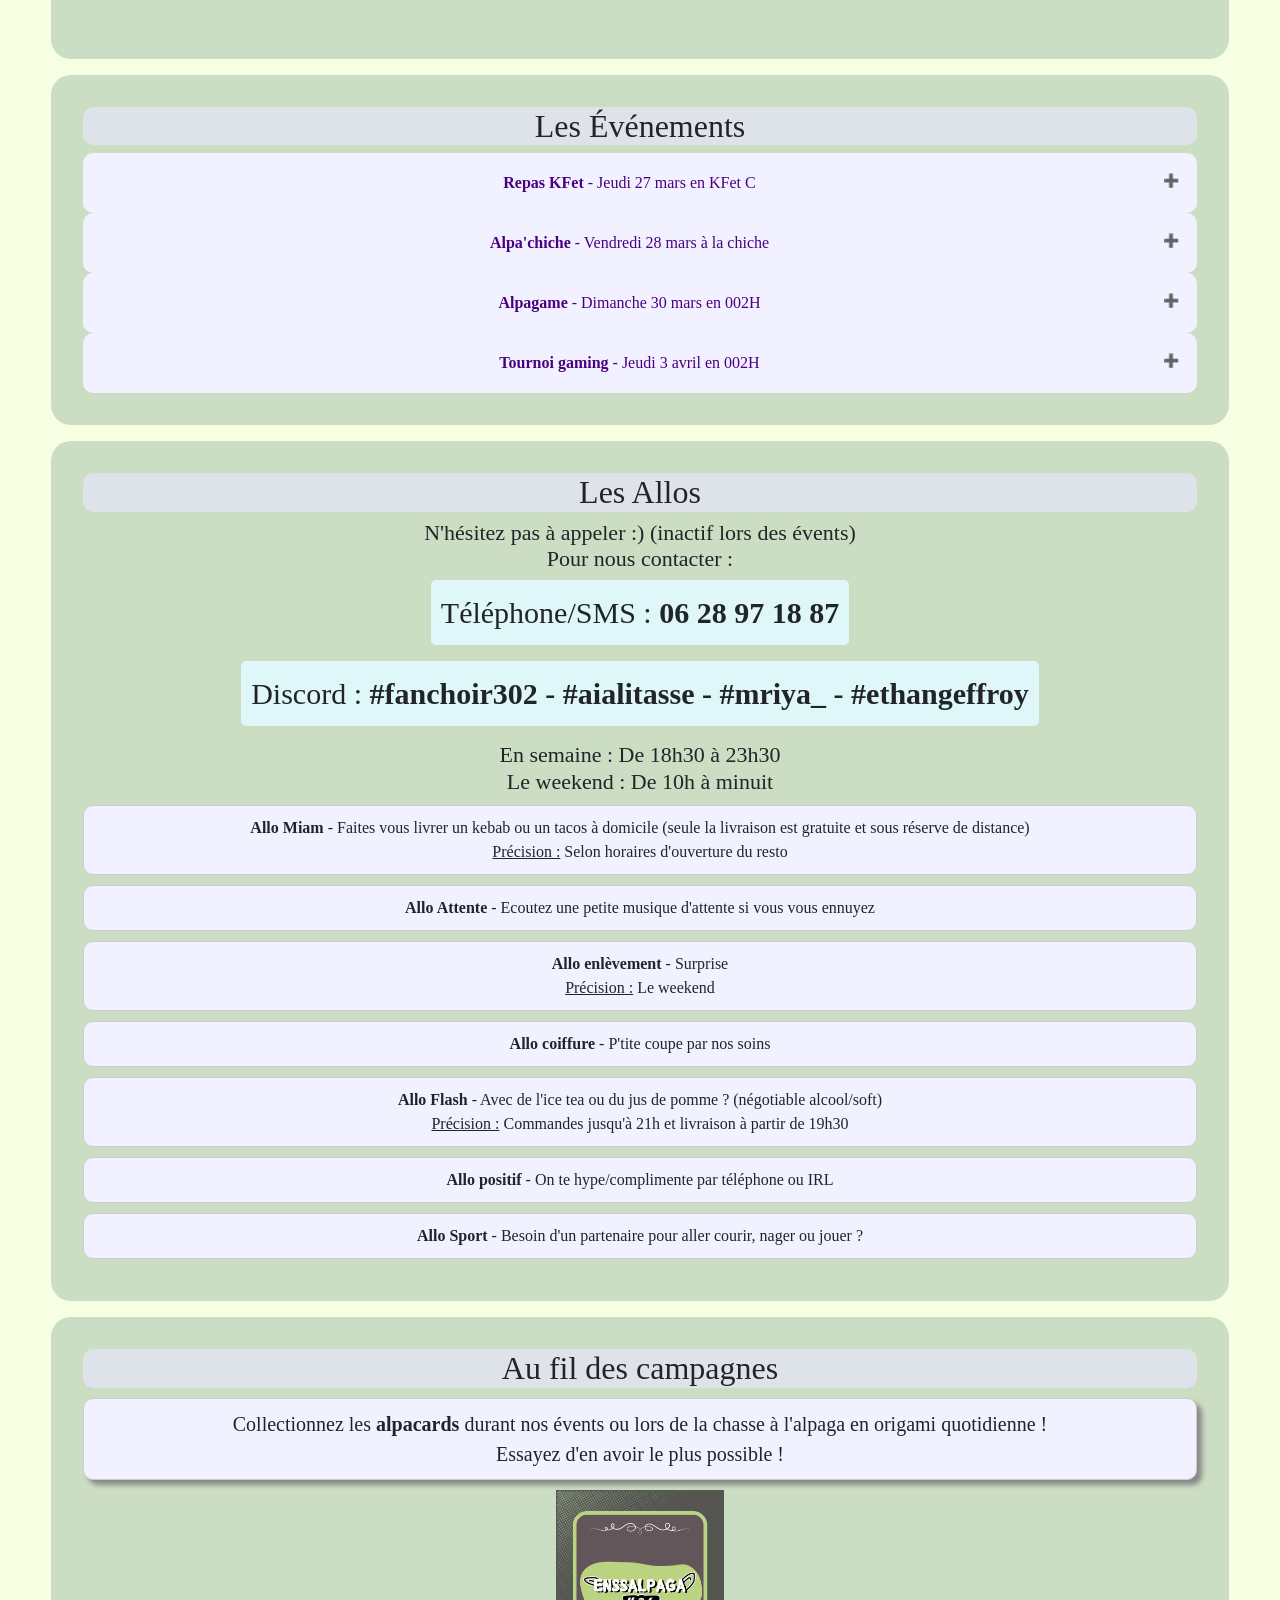
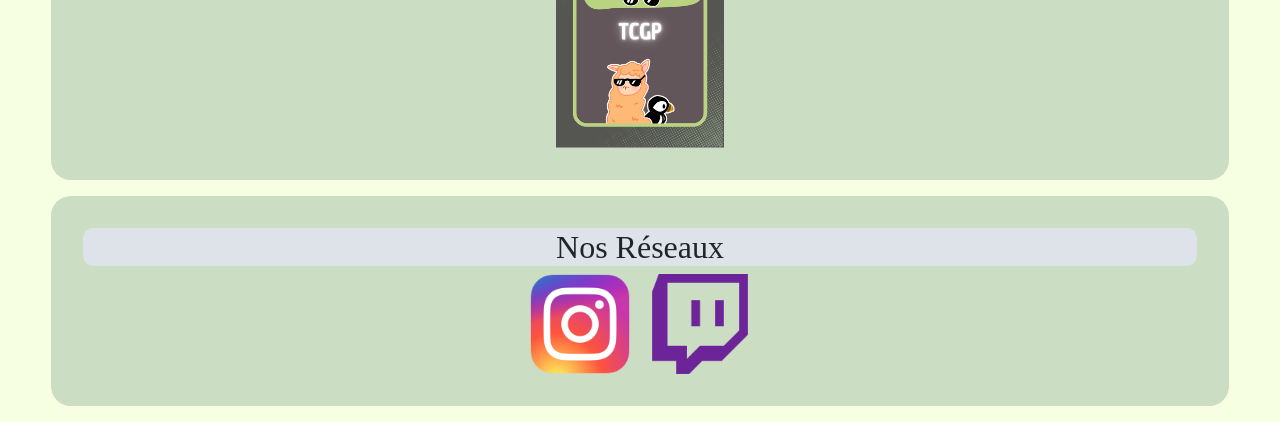
==== commit 614dc1d8: "up" ====
--- a/index.html
+++ b/index.html
@@ -87,7 +87,7 @@
             <p>Respo club</p>
         </div>
         <div class="team-member">
-            <img src="images/imagesportrait/matchu.PNG" alt="Member 12">
+            <img src="images/imagesportrait/matchu.png" alt="Member 12">
             <h3>Machtu Picchtu - L'alpaga ... Kraken ?</h3>
             <p>Mascotte</p>
         </div>
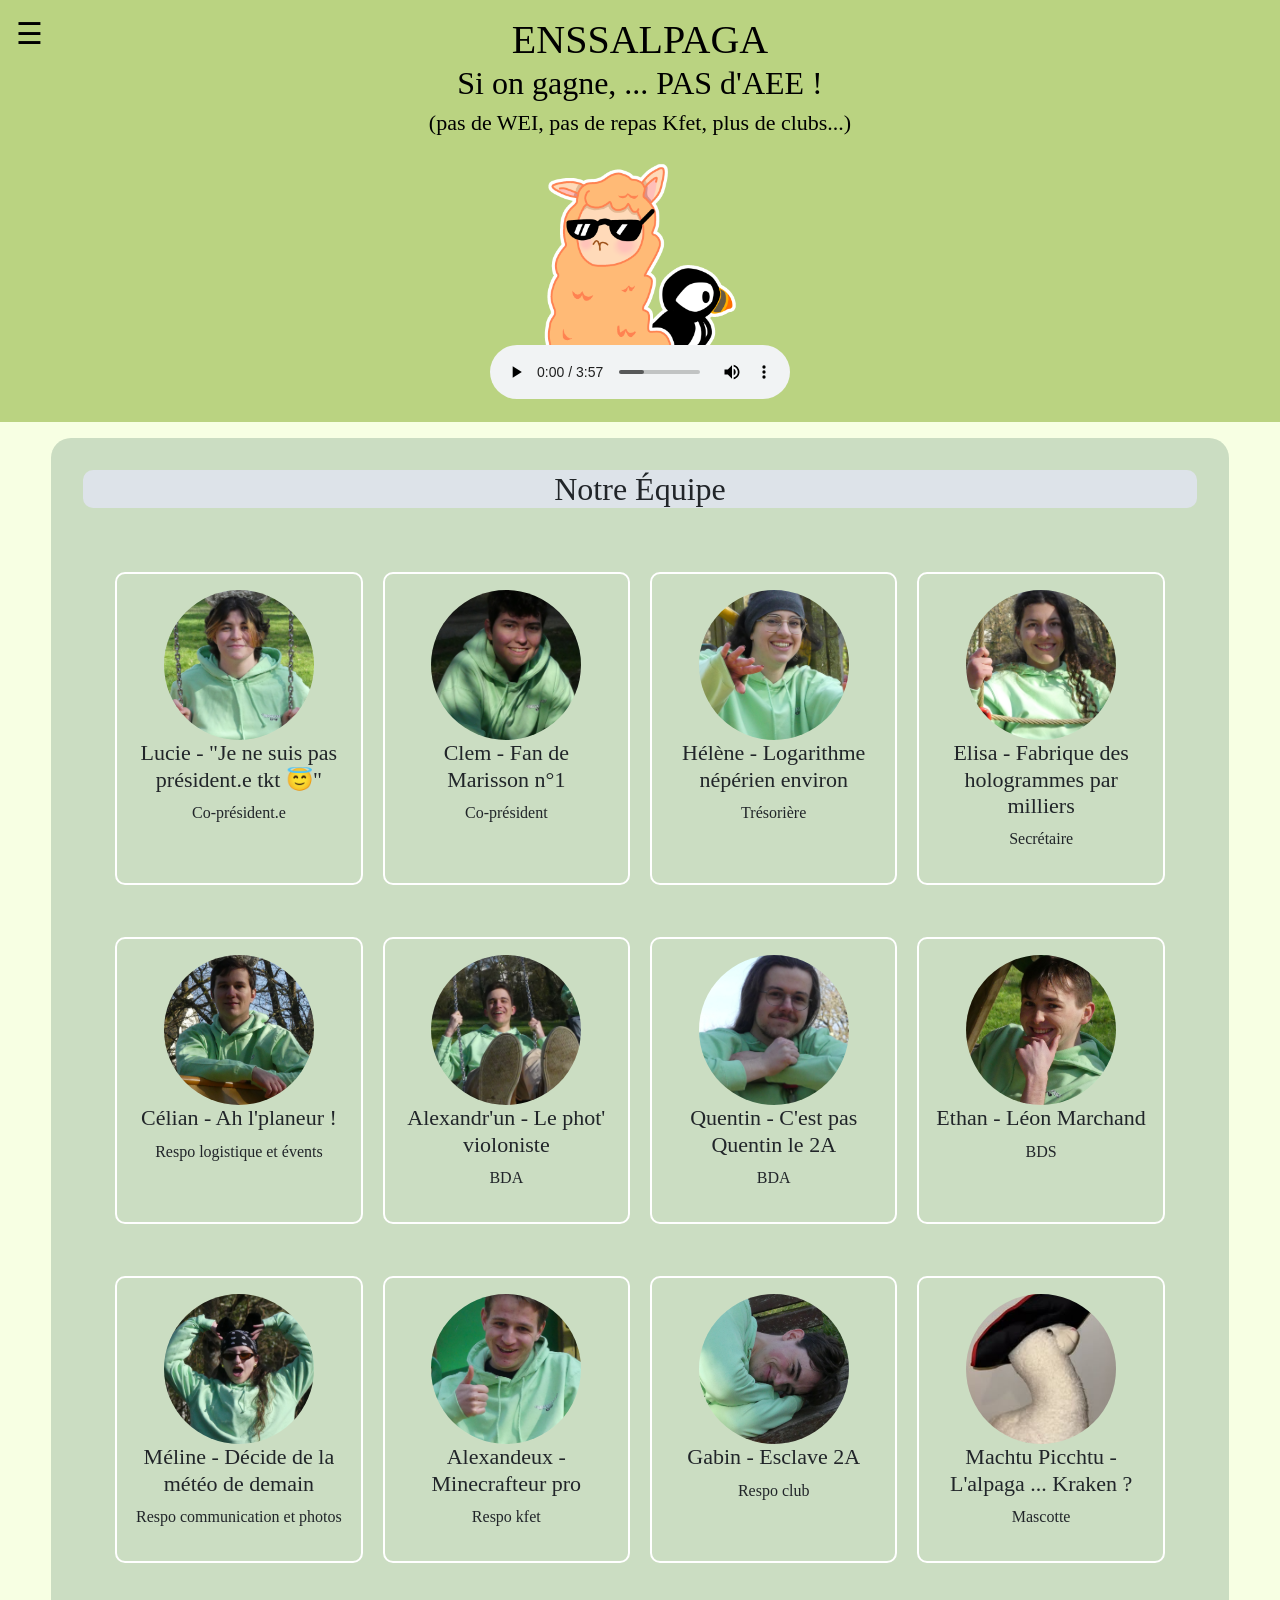
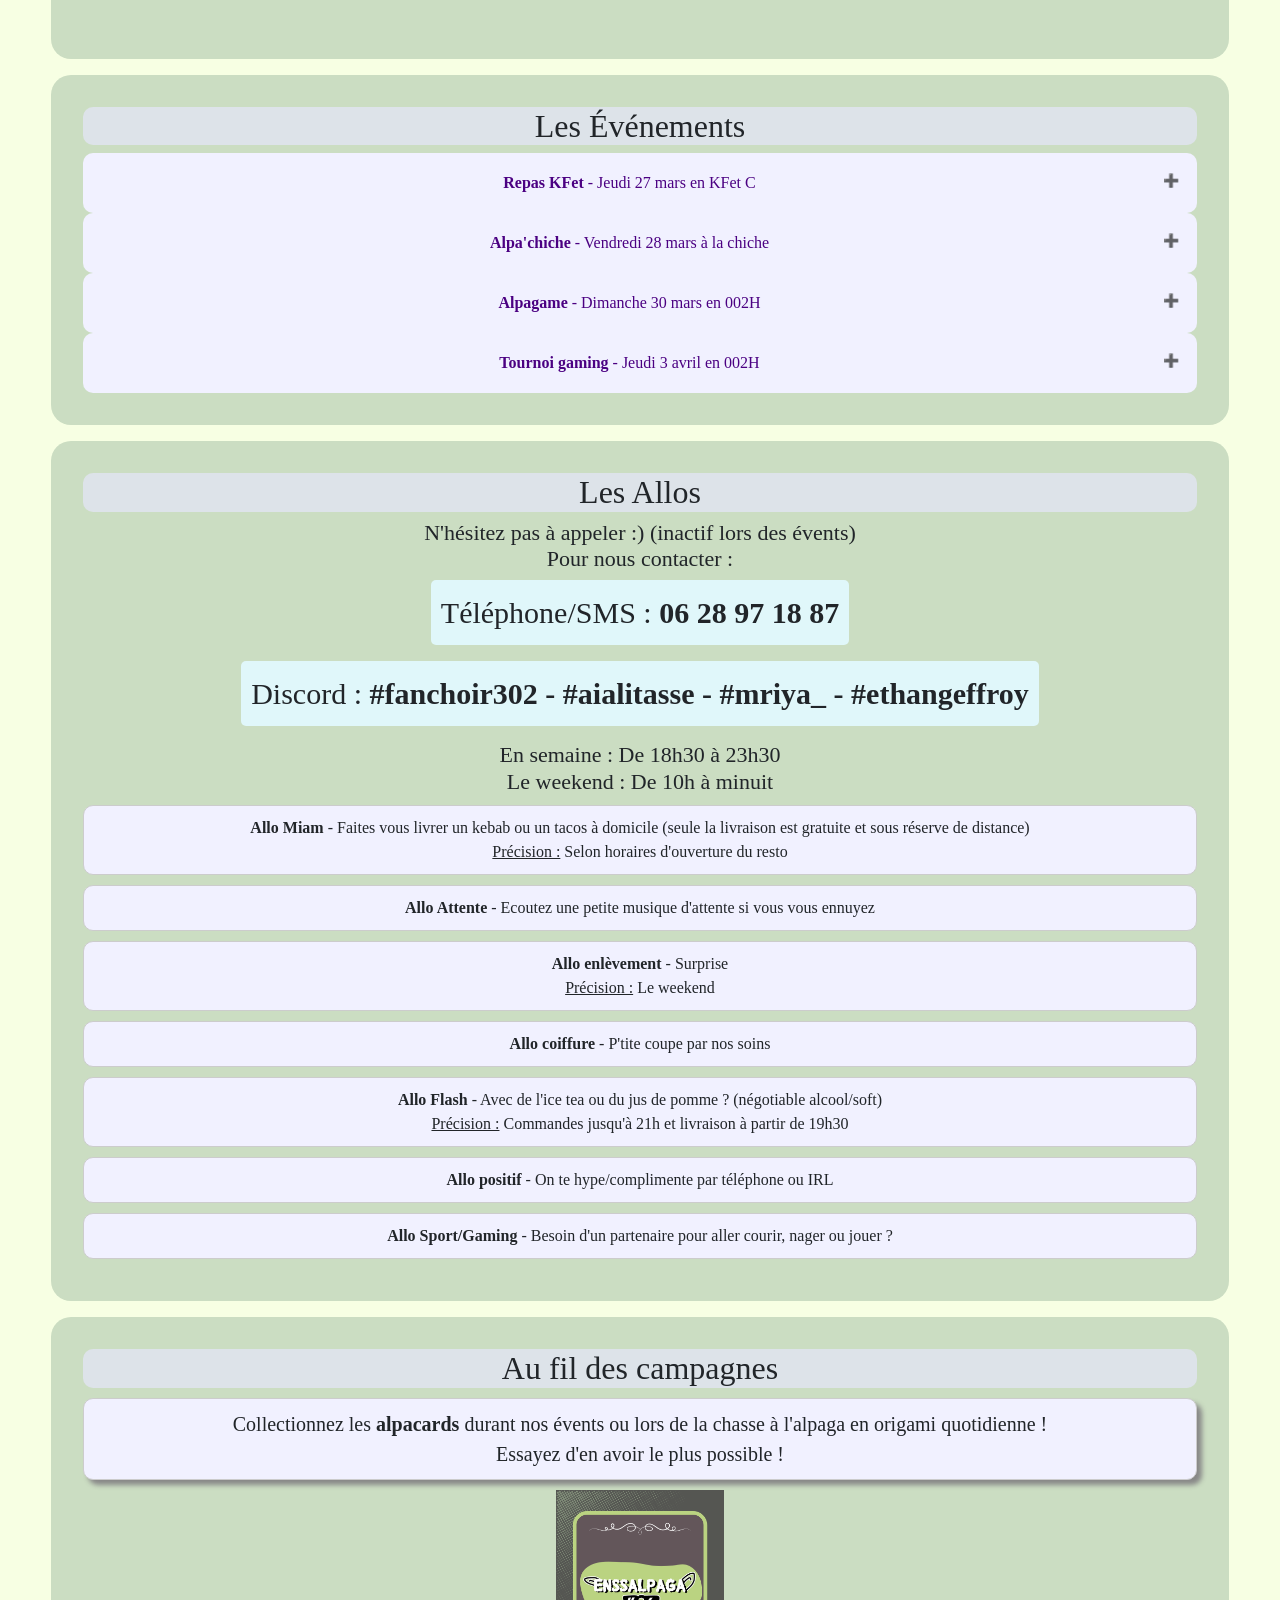
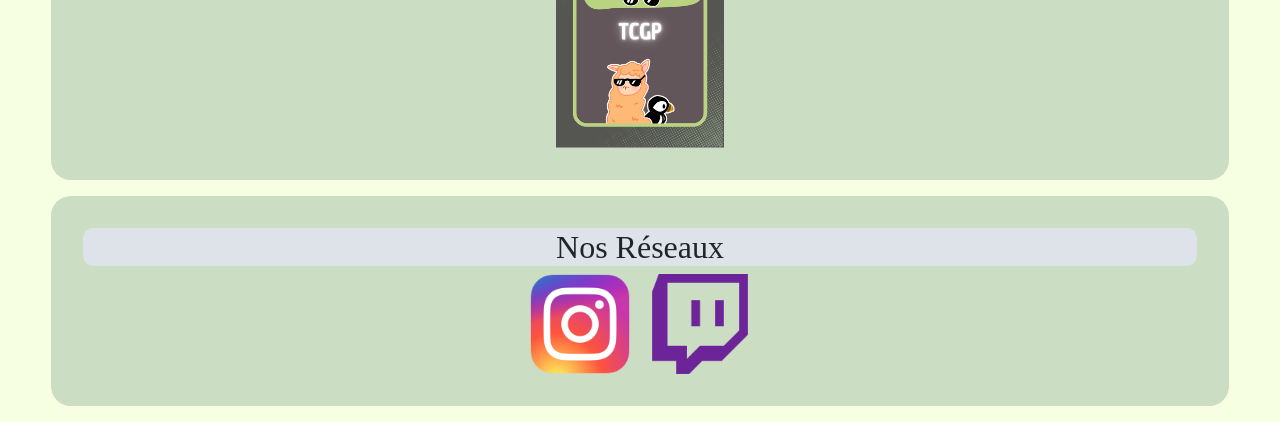
==== commit e519dec3: "aaaa" ====
--- a/index.html
+++ b/index.html
@@ -158,7 +158,7 @@
 
         <div class="allo"><b>Allo positif</b> - On te hype/complimente par téléphone ou IRL<br></div>
 
-        <div class="allo"><b>Allo Sport</b> - Besoin d'un partenaire pour aller courir, nager ou jouer ?<br>
+        <div class="allo"><b>Allo Sport/Gaming</b> - Besoin d'un partenaire pour aller courir, nager ou jouer ?<br>
         </section>
 
 
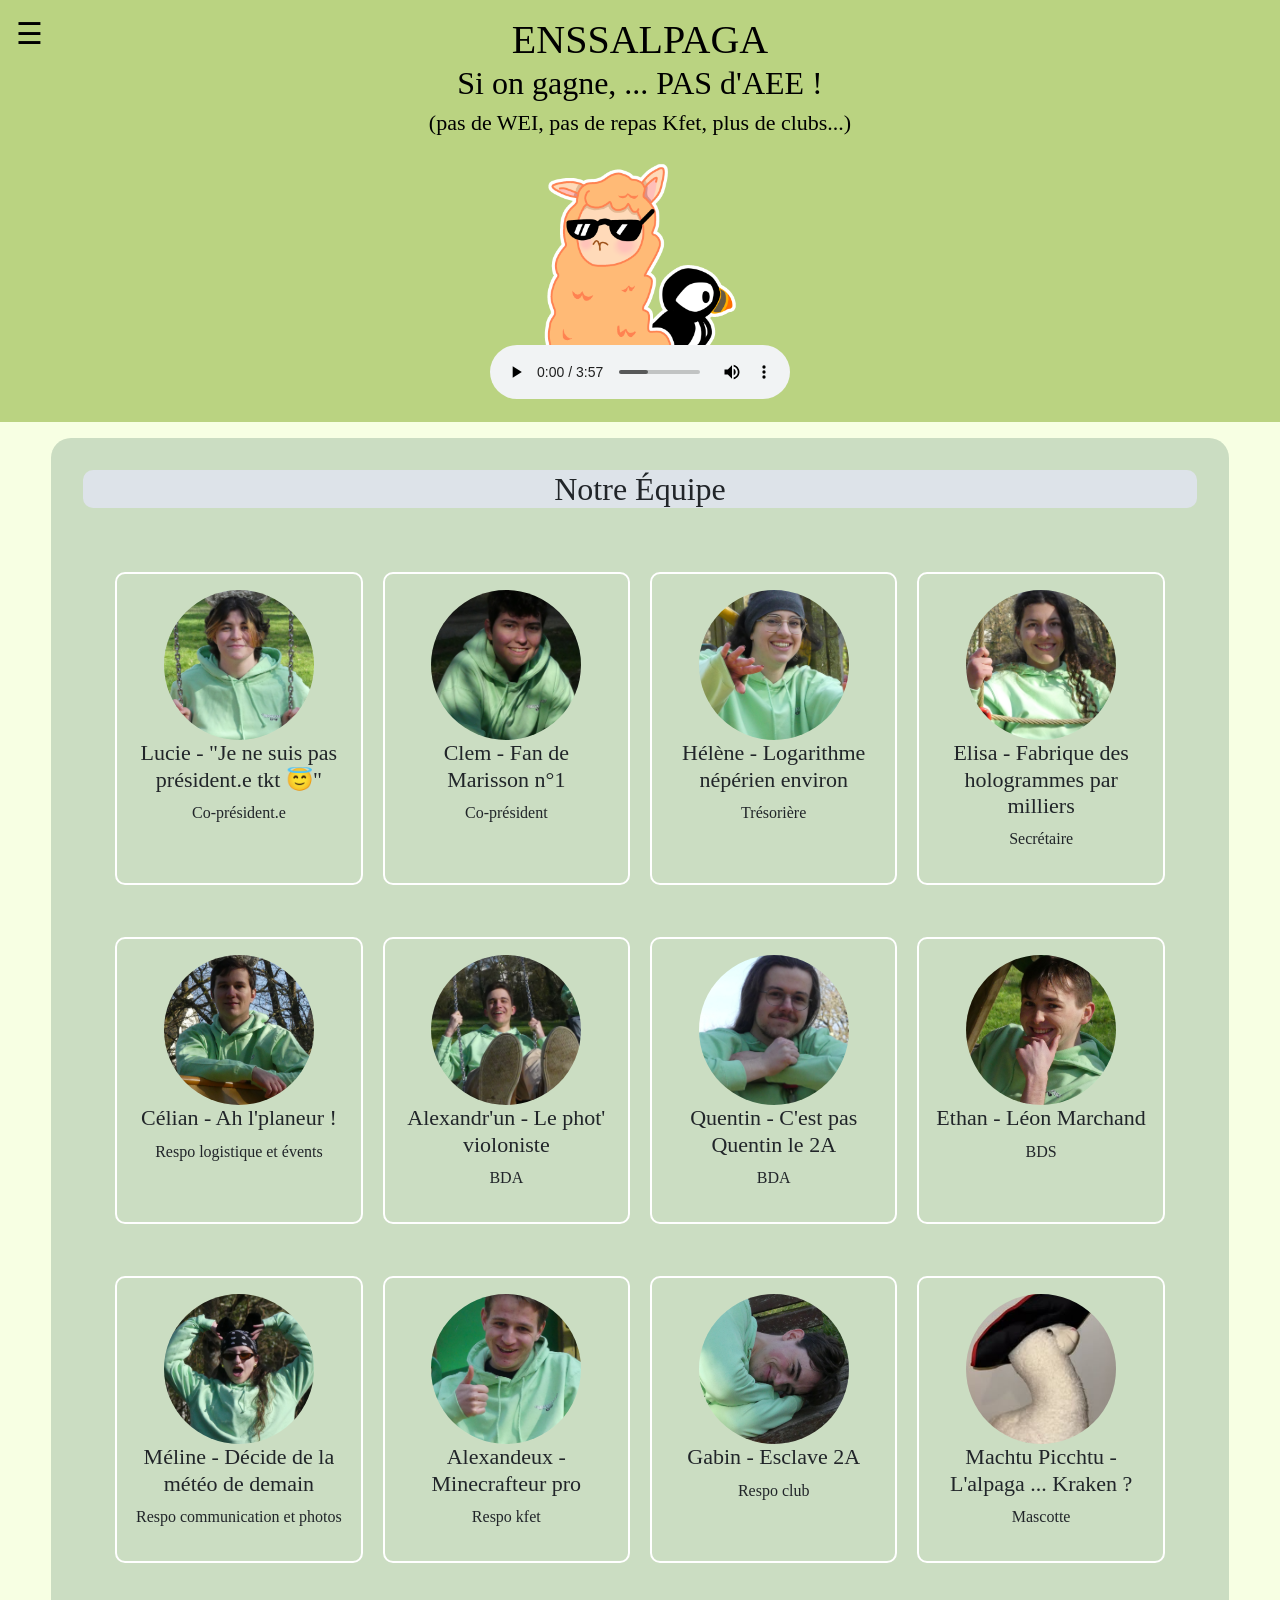
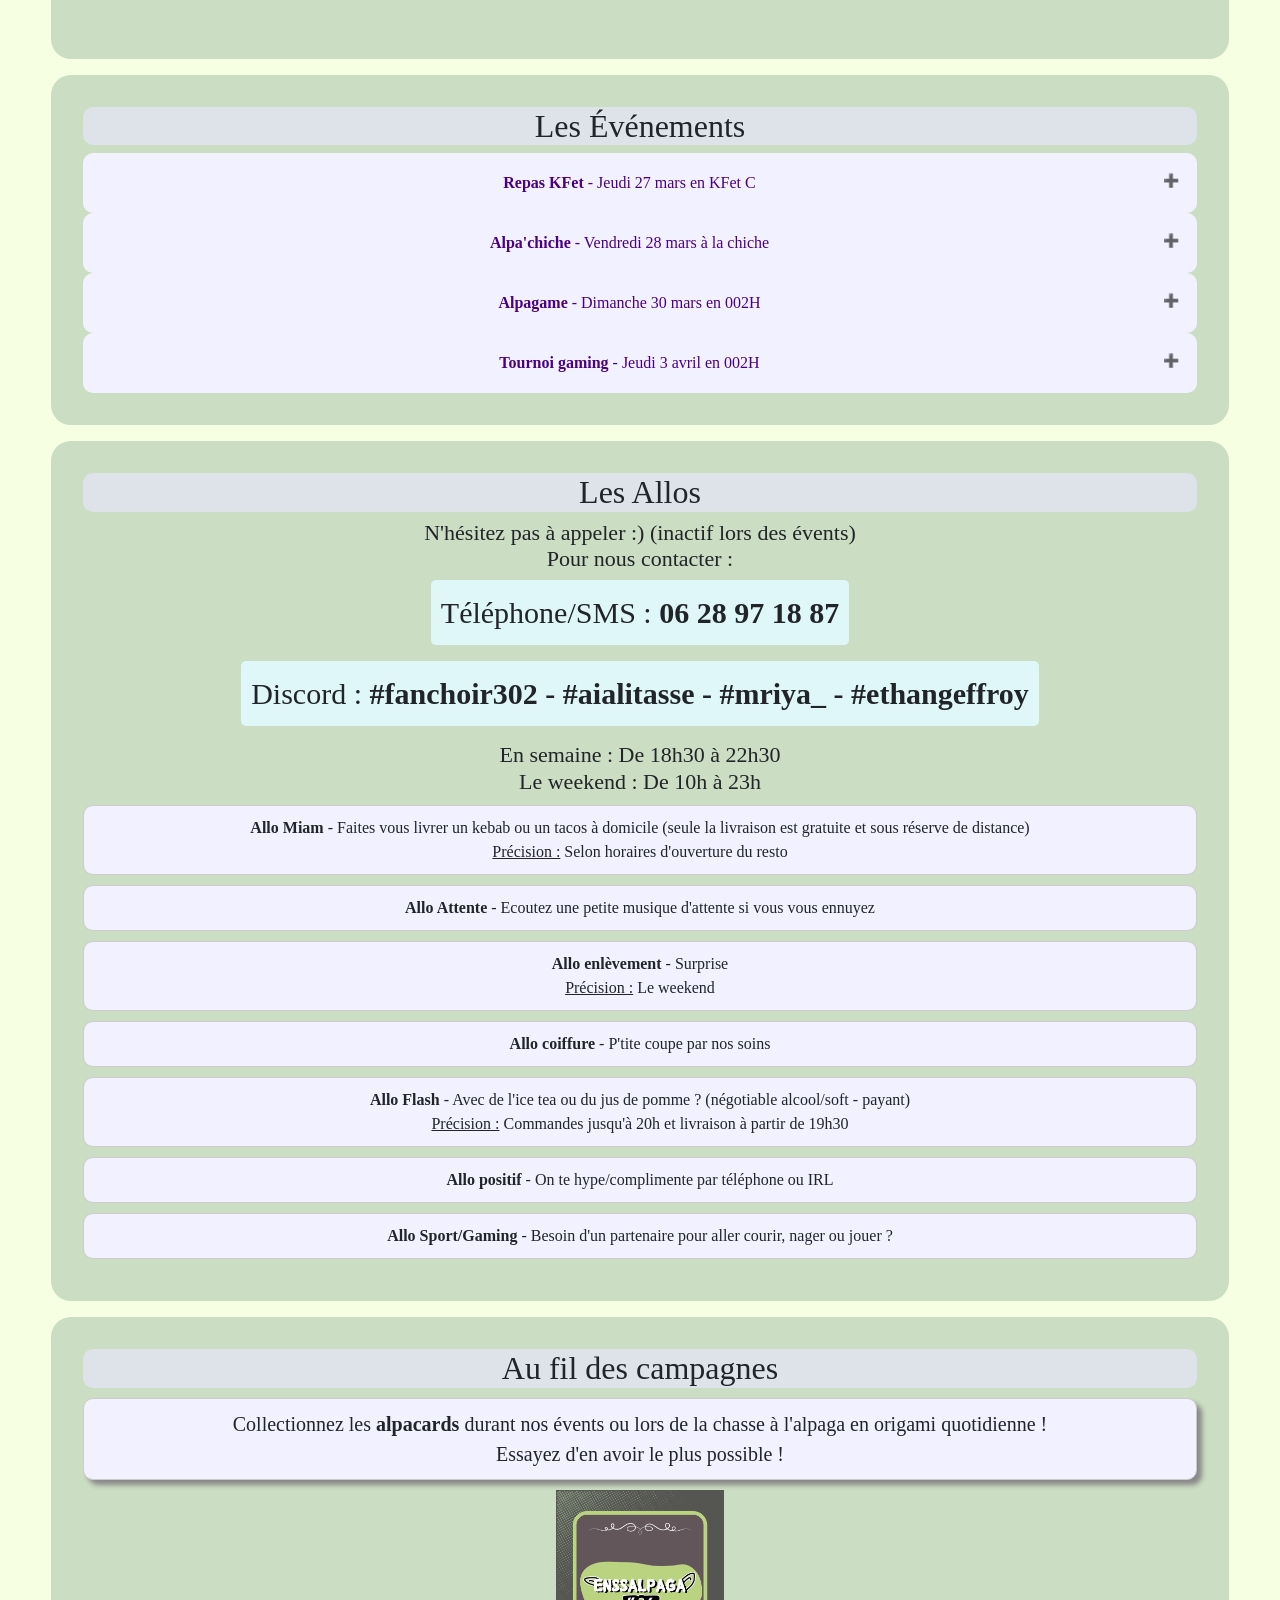
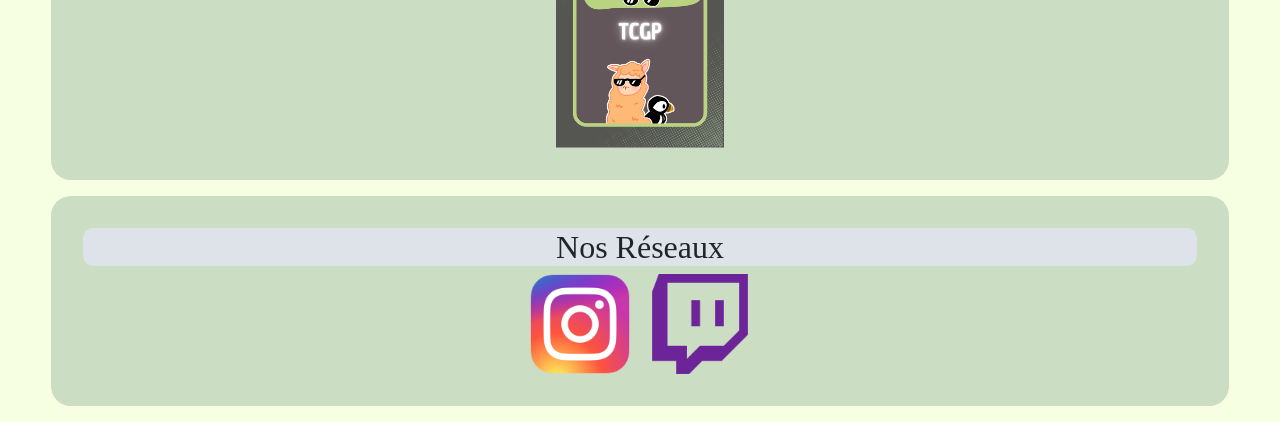
==== commit 43beae4d: "update" ====
--- a/index.html
+++ b/index.html
@@ -116,6 +116,7 @@
         <button class="accordion"><b>Alpagame</b> - Dimanche 30 mars en 002H</button>
         <div class="panel">
             🔴🟢 Relevez le défi et affrontez les autres dans un tournoi d’épreuves impitoyables ! Seul.e le meilleur pourra décrocher la victoire… et la récompense qui l’attend. 🏆 <br>
+            <p>Pour plus d'informations, visitez notre <a href="https://www.example.com">site web</a>.</p>
           <p>Informations :<br>
             - Inscription obligatoire (places limitées) <br>
             - Alors, prêt.e à jouer ? 😈
@@ -140,8 +141,8 @@
             Pour nous contacter : <br></h3>
         <p id="tel">Téléphone/SMS : <b>06 28 97 18 87</b></p>
         <p id="tel">Discord : <b>#fanchoir302 - #aialitasse - #mriya_ - #ethangeffroy</b></p> <br>
-        <h3>En semaine : De 18h30 à 23h30 <br>
-        Le weekend : De 10h à minuit</h3>
+        <h3>En semaine : De 18h30 à 22h30 <br>
+        Le weekend : De 10h à 23h</h3>
 
         <div class="allo"><b>Allo Miam</b> - Faites vous livrer un kebab ou un tacos à domicile (seule la livraison est gratuite et sous réserve de distance)<br>
         <ins>Précision :</ins> Selon horaires d'ouverture du resto</div>
@@ -153,8 +154,8 @@
 
         <div class="allo"><b>Allo coiffure</b> - P'tite coupe par nos soins<br></div>
 
-        <div class="allo"><b>Allo Flash</b> - Avec de l'ice tea ou du jus de pomme ? (négotiable alcool/soft)<br>
-            <ins>Précision :</ins> Commandes jusqu'à 21h et livraison à partir de 19h30</div>
+        <div class="allo"><b>Allo Flash</b> - Avec de l'ice tea ou du jus de pomme ? (négotiable alcool/soft - payant)<br>
+            <ins>Précision :</ins> Commandes jusqu'à 20h et livraison à partir de 19h30</div>
 
         <div class="allo"><b>Allo positif</b> - On te hype/complimente par téléphone ou IRL<br></div>
 
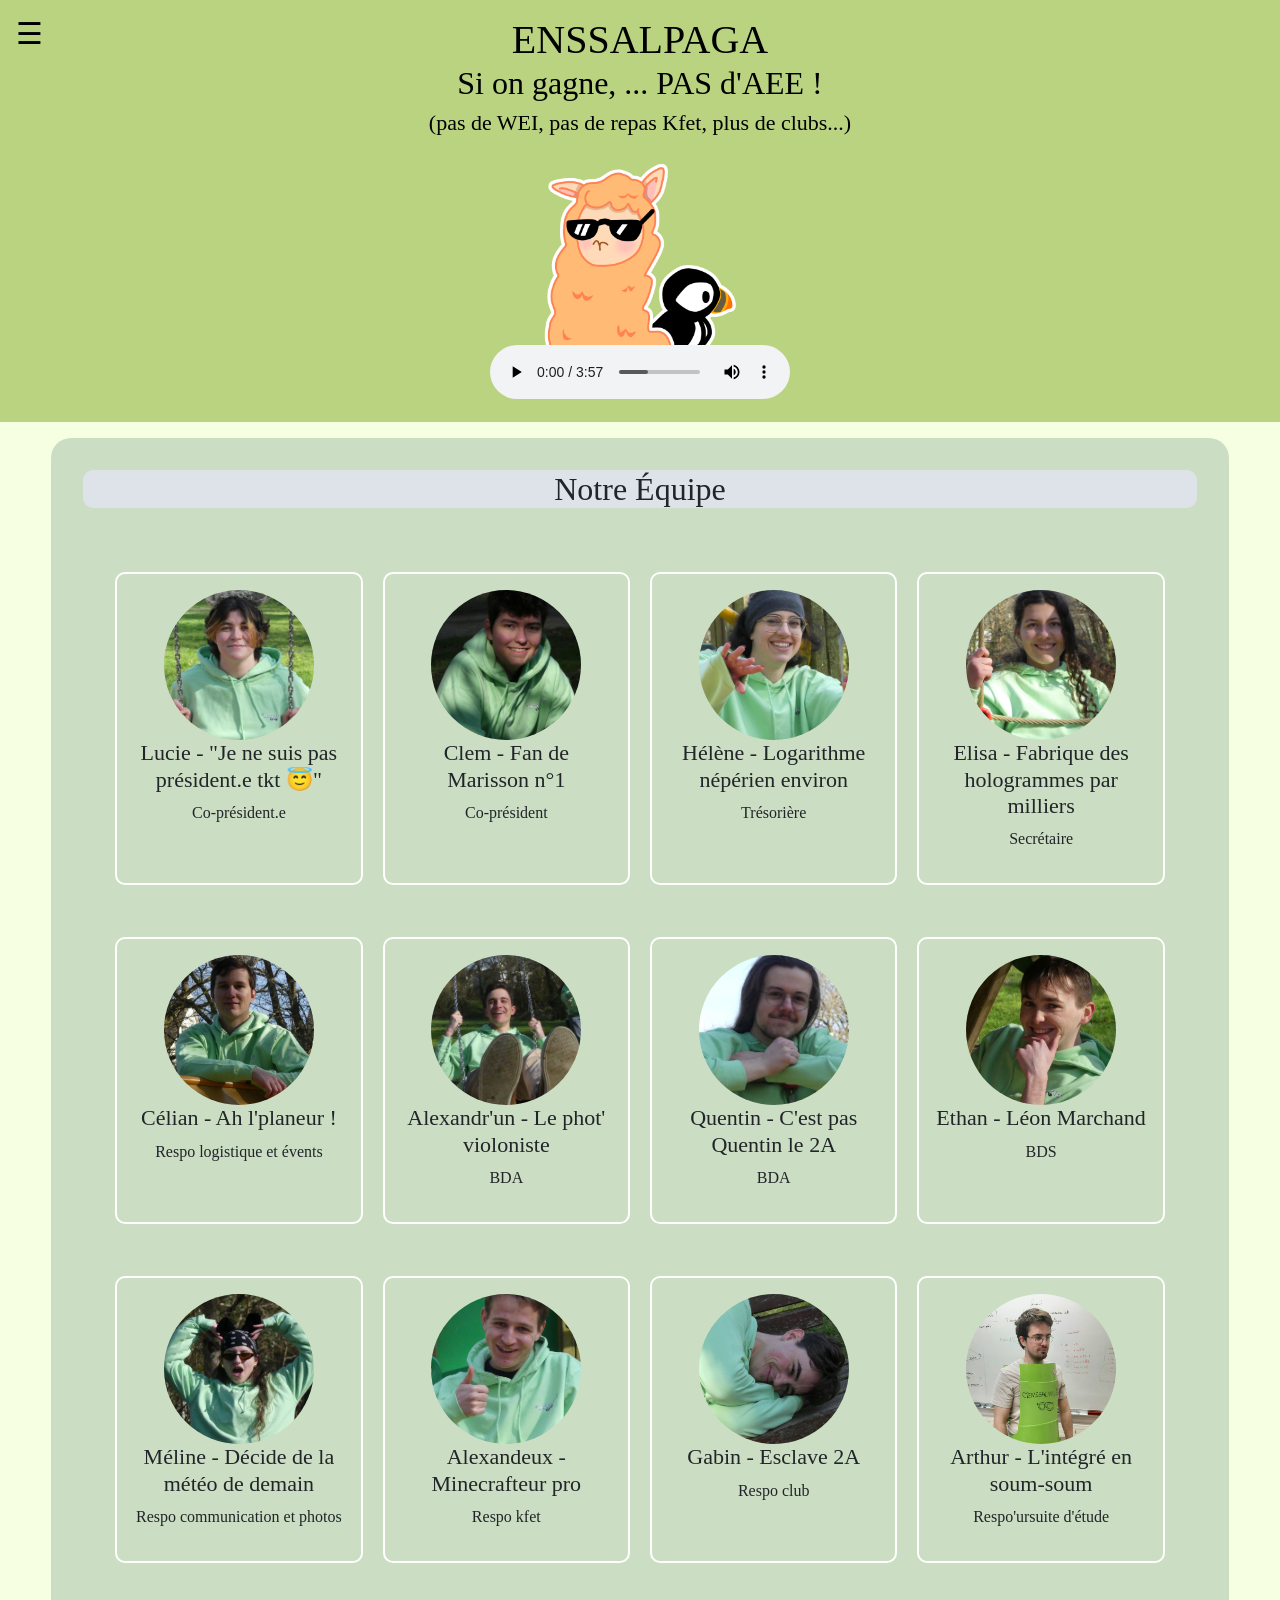
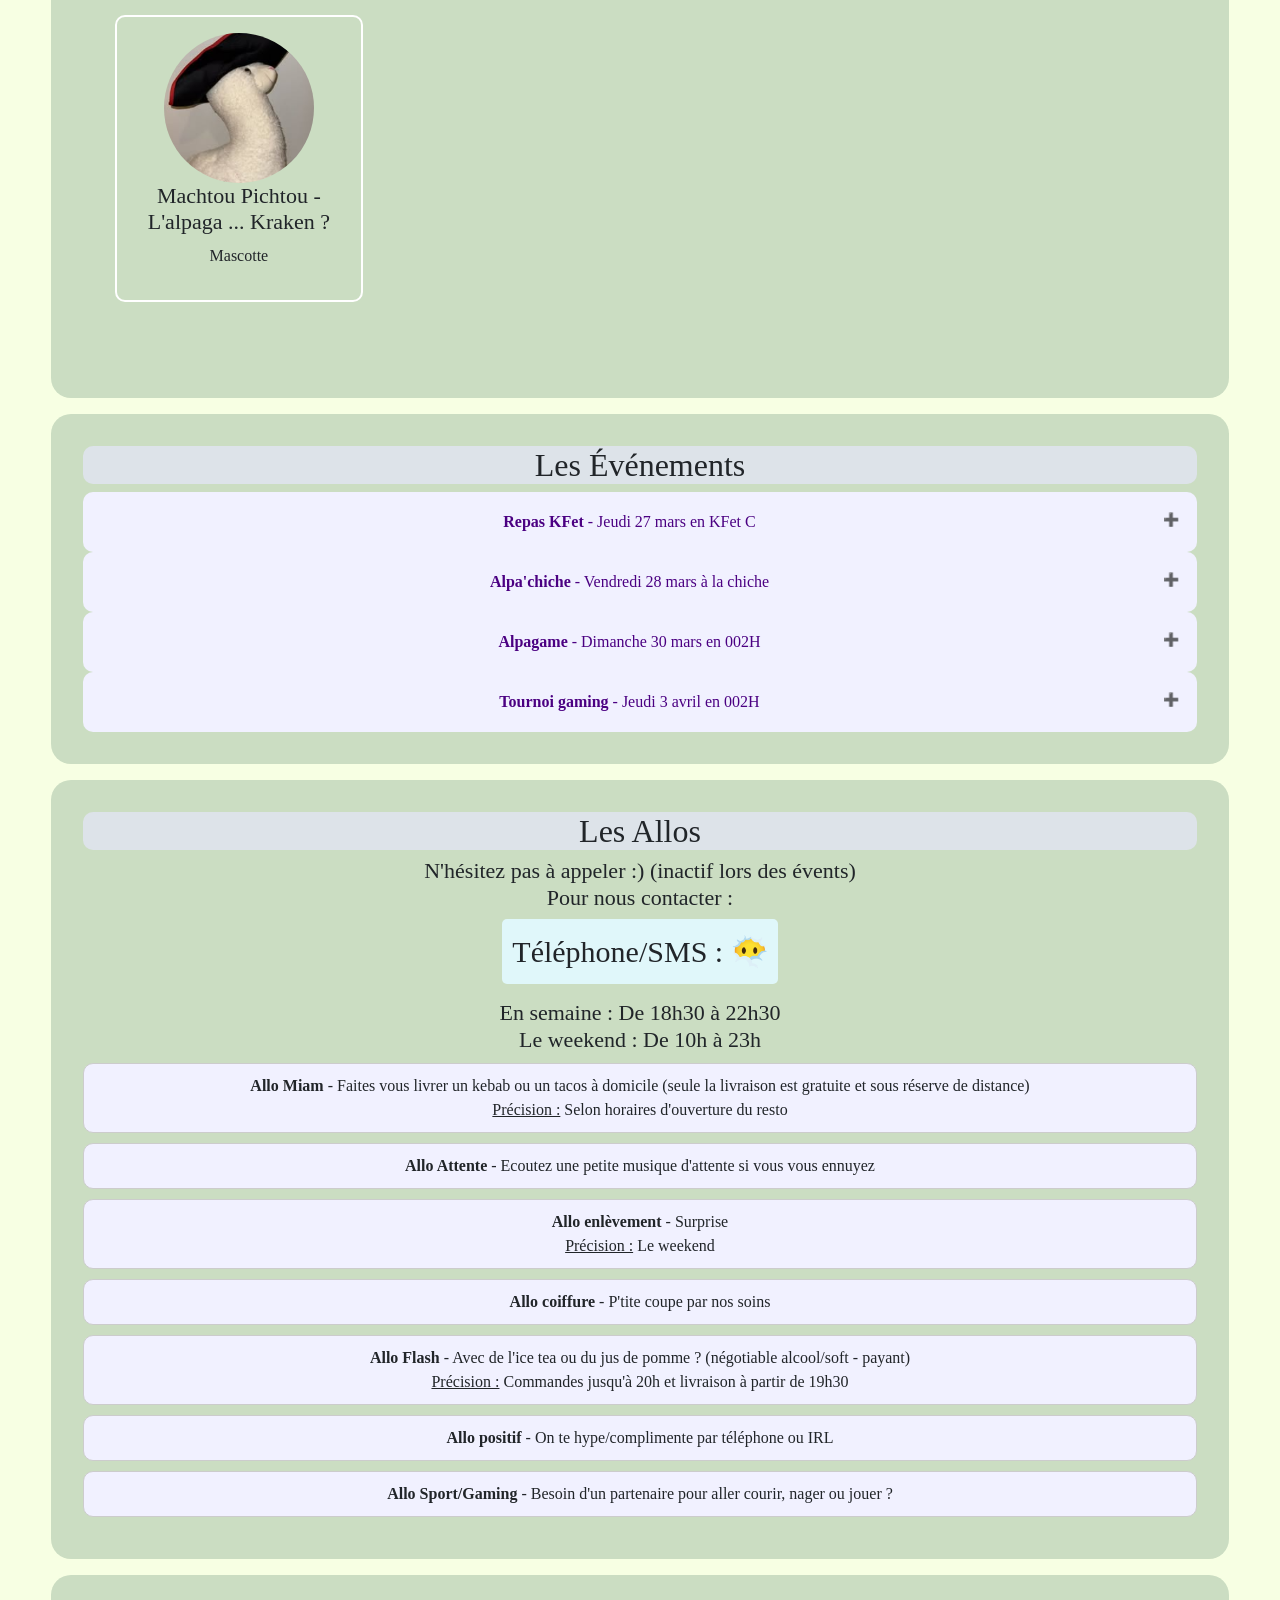
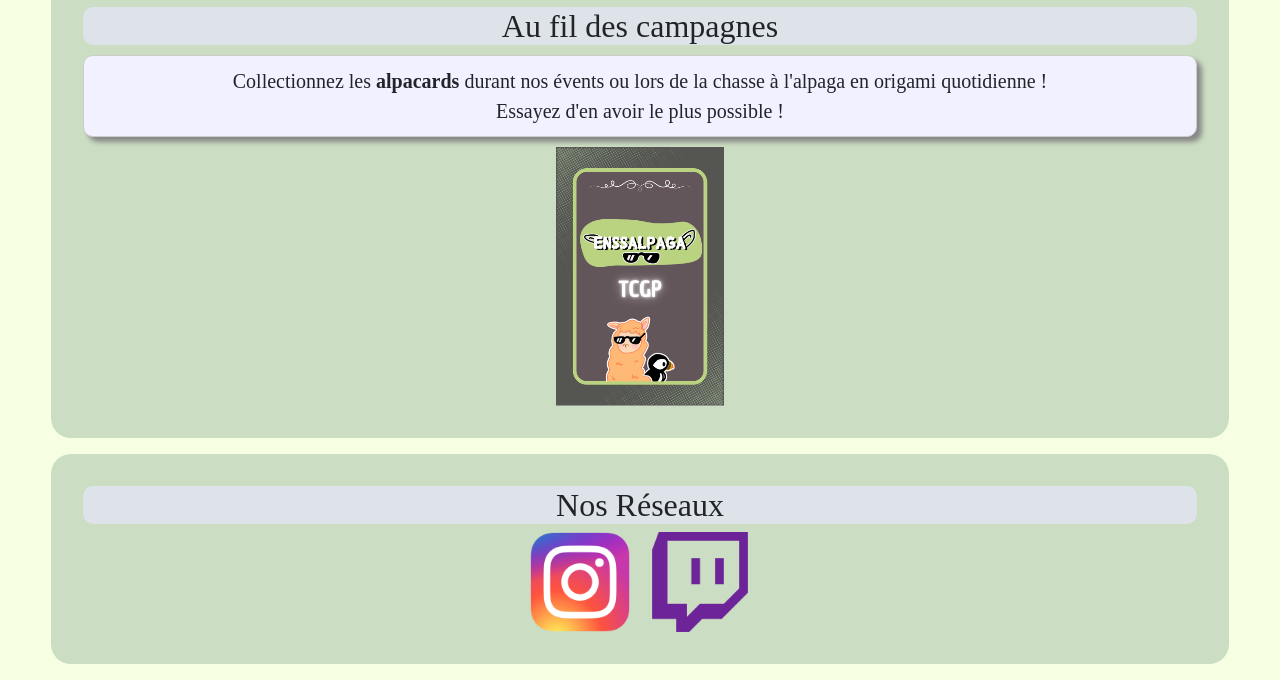
==== commit 14f3a247: "last update" ====
--- a/index.html
+++ b/index.html
@@ -87,8 +87,13 @@
             <p>Respo club</p>
         </div>
         <div class="team-member">
-            <img src="images/imagesportrait/matchu.png" alt="Member 12">
-            <h3>Machtu Picchtu - L'alpaga ... Kraken ?</h3>
+            <img src="images/imagesportrait/arthur.jpg" alt="Member 12">
+            <h3>Arthur - L'intégré en soum-soum</h3>
+            <p>Respo'ursuite d'étude</p>
+        </div>
+        <div class="team-member">
+            <img src="images/imagesportrait/matchu.png" alt="Member 13">
+            <h3>Machtou Pichtou - L'alpaga ... Kraken ?</h3>
             <p>Mascotte</p>
         </div>
     </grille>
@@ -116,8 +121,7 @@
         <button class="accordion"><b>Alpagame</b> - Dimanche 30 mars en 002H</button>
         <div class="panel">
             🔴🟢 Relevez le défi et affrontez les autres dans un tournoi d’épreuves impitoyables ! Seul.e le meilleur pourra décrocher la victoire… et la récompense qui l’attend. 🏆 <br>
-            <p>Pour plus d'informations, visitez notre <a href="https://www.example.com">site web</a>.</p>
-          <p>Informations :<br>
+            <p>Informations :<br>
             - Inscription obligatoire (places limitées) <br>
             - Alors, prêt.e à jouer ? 😈
           </p>
@@ -139,8 +143,7 @@
         <h2>Les Allos</h2>
         <h3>N'hésitez pas à appeler :) (inactif lors des évents) <br>
             Pour nous contacter : <br></h3>
-        <p id="tel">Téléphone/SMS : <b>06 28 97 18 87</b></p>
-        <p id="tel">Discord : <b>#fanchoir302 - #aialitasse - #mriya_ - #ethangeffroy</b></p> <br>
+        <p id="tel">Téléphone/SMS : <b>😶‍🌫️</b></p>
         <h3>En semaine : De 18h30 à 22h30 <br>
         Le weekend : De 10h à 23h</h3>
 
